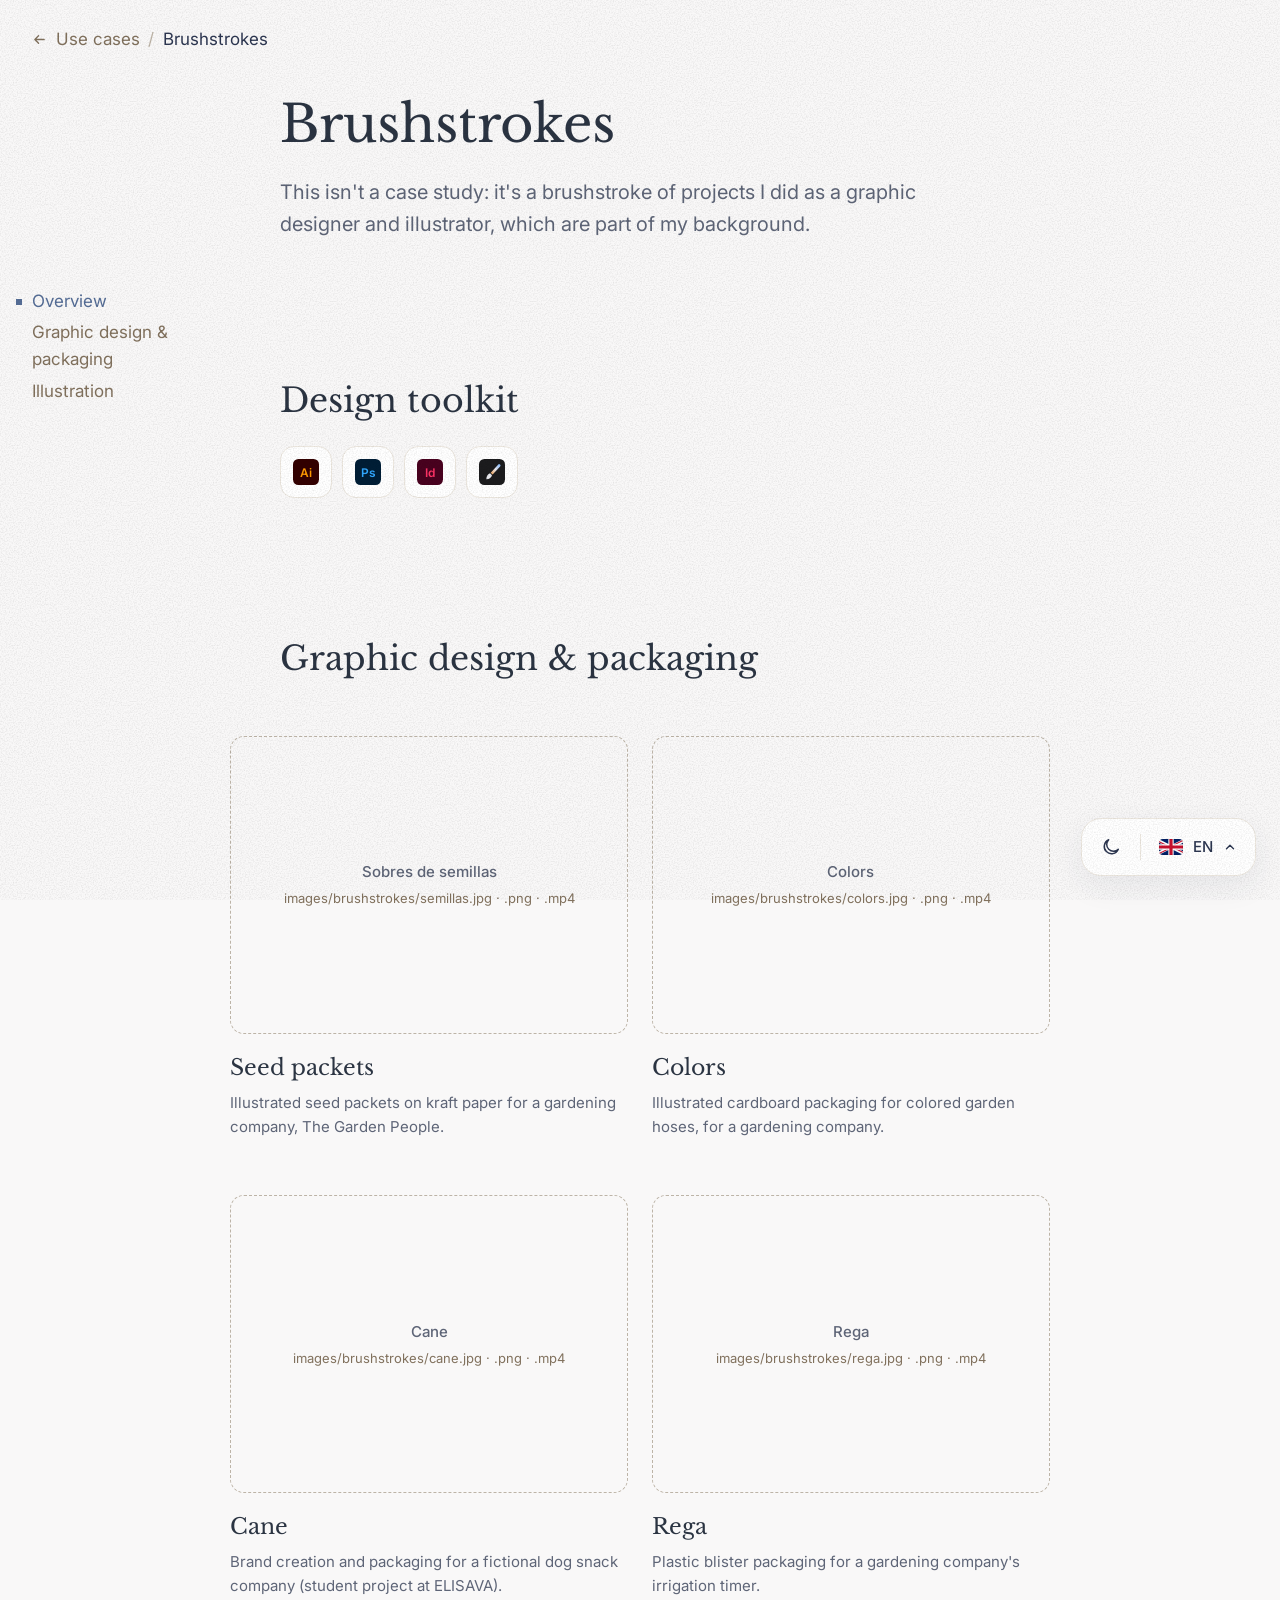
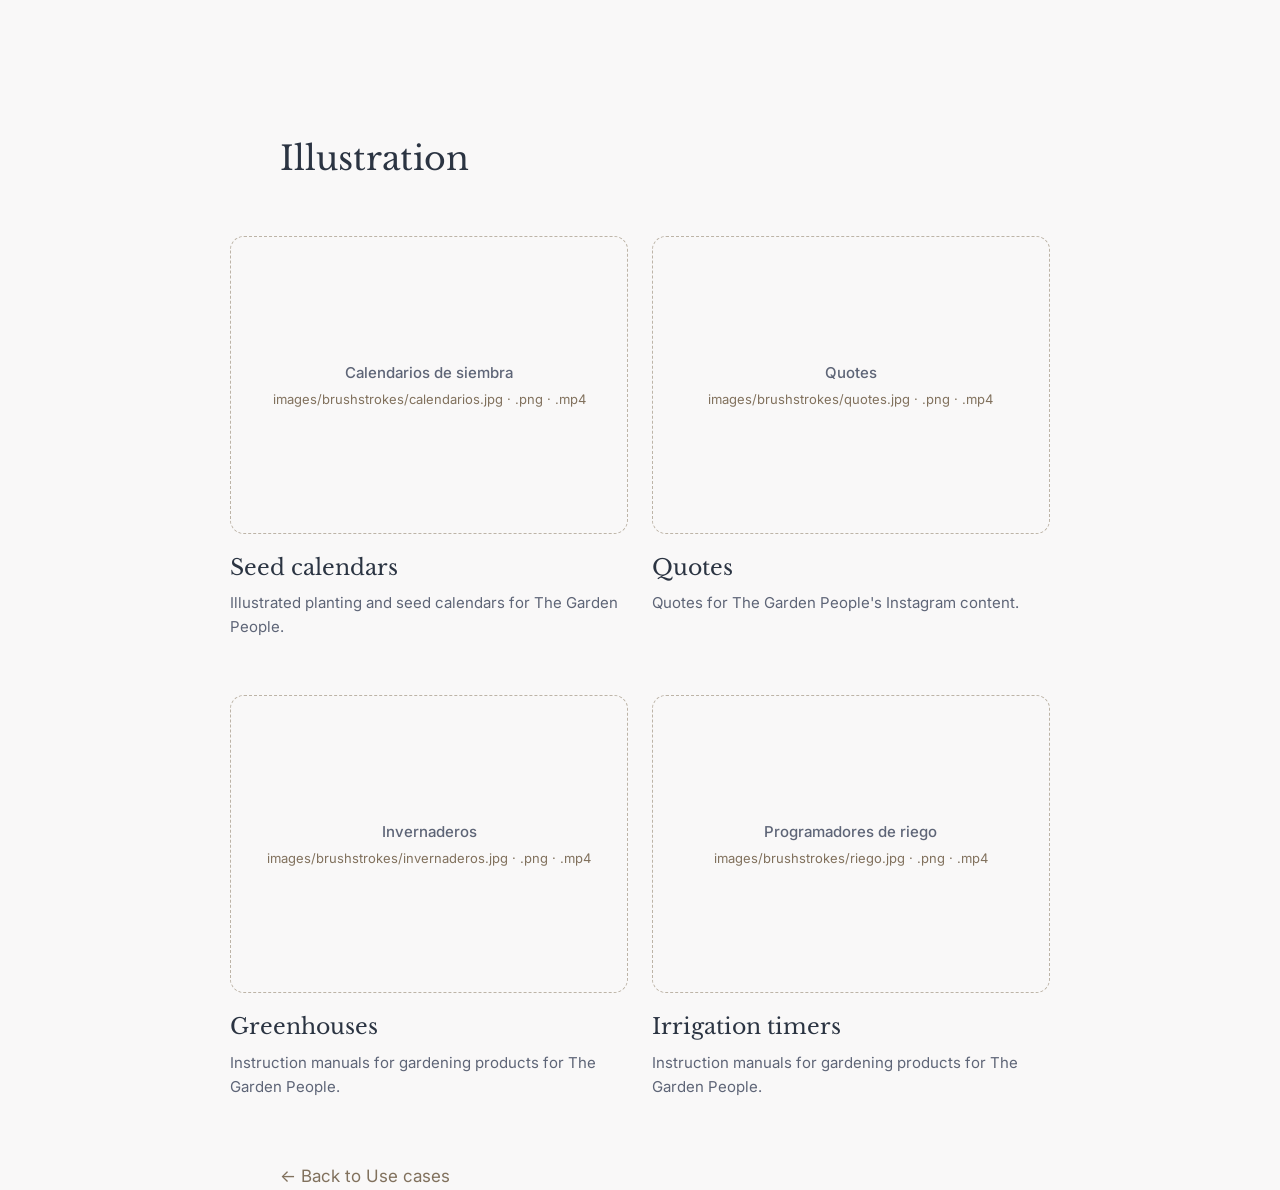
==== brushstrokes.html @ f152457e "Casos de The Garden People y Brushstrokes (ES, CA, EN) Co-Authored-By: Claude Opus 5.5 <noreply@anth" ====
<!doctype html>
<html lang="es">
<head>
  <meta charset="utf-8">
  <meta name="viewport" content="width=device-width, initial-scale=1">
  <!-- Textos en español aquí; catalán e inglés en textos.js (etiquetas "bs."). -->
  <title data-i18n="bs.pagina">Brushstrokes — Natalia Rodríguez</title>
  <meta name="description" content="Pinceladas de proyectos de diseño gráfico e ilustración de Natalia Rodríguez." data-i18n-content="bs.desc">
  <link rel="preconnect" href="https://fonts.googleapis.com">
  <link rel="preconnect" href="https://fonts.gstatic.com" crossorigin>
  <link href="https://fonts.googleapis.com/css2?family=Inter:wght@400;500;600&family=Libre+Baskerville:ital@0;1&display=swap" rel="stylesheet">
  <link rel="stylesheet" href="styles.css">
  <script>try{var t=localStorage.getItem("tema");if(t==="oscuro"||(!t&&matchMedia("(prefers-color-scheme: dark)").matches))document.documentElement.dataset.theme="dark"}catch(e){}</script>
</head>
<body>

  <div class="grain" aria-hidden="true"></div>
  <div class="cursor" aria-hidden="true"><span class="cursor__shape"></span><span class="cursor__label"></span></div>

  <aside class="sidebar">
    <a href="index.html#use-cases" class="sidebar__name crumb">
      <svg viewBox="0 0 16 16" width="15" height="15" fill="none" stroke="currentColor" stroke-width="1.4" stroke-linecap="round" stroke-linejoin="round"><path d="M13 8H3M7 4L3 8l4 4"/></svg>
      <span data-i18n="nav.usecases">Casos de uso</span> <span class="slash">/</span> <b>Brushstrokes</b>
    </a>
    <nav class="sidebar__nav case-nav">
      <a href="#resumen" class="is-active" data-i18n="bs.n.resumen">Resumen</a>
      <a href="#packaging" data-i18n="bs.n.packaging">Diseño gráfico y packaging</a>
      <a href="#ilus" data-i18n="bs.n.ilus">Ilustración</a>
    </nav>
  </aside>

  <main class="content pcase">

    <!-- ===================== RESUMEN ===================== -->
    <section id="resumen" class="pc-narrow" data-section>
      <h1 class="pc-title reveal">Brushstrokes</h1>
      <p class="pc-lead reveal" data-i18n="bs.intro">Esto no es un caso de estudio: es una pincelada de proyectos que hice como diseñadora gráfica e ilustradora y que forman parte de mi trayectoria.</p>
    </section>

    <!-- ===================== HERRAMIENTAS DE DISEÑO ===================== -->
    <section id="toolkit" class="pc-section pc-narrow">
      <h2 class="pc-h2 reveal" data-i18n="bs.h.toolkit">Herramientas de diseño</h2>
      <ul class="tools pc-toolkit reveal">
        <li class="tool" role="img" aria-label="Illustrator" data-tooltip="Illustrator"><svg viewBox="0 0 24 24"><rect width="24" height="24" rx="5" fill="#330000"/><text x="12" y="16.2" text-anchor="middle" font-family="Inter, sans-serif" font-weight="600" font-size="11" fill="#FF9A00">Ai</text></svg></li>
        <li class="tool" role="img" aria-label="Photoshop" data-tooltip="Photoshop"><svg viewBox="0 0 24 24"><rect width="24" height="24" rx="5" fill="#001E36"/><text x="12" y="16.2" text-anchor="middle" font-family="Inter, sans-serif" font-weight="600" font-size="11" fill="#31A8FF">Ps</text></svg></li>
        <li class="tool" role="img" aria-label="InDesign" data-tooltip="InDesign"><svg viewBox="0 0 24 24"><rect width="24" height="24" rx="5" fill="#49021F"/><text x="12" y="16.2" text-anchor="middle" font-family="Inter, sans-serif" font-weight="600" font-size="11" fill="#FF3366">Id</text></svg></li>
        <li class="tool" role="img" aria-label="Procreate" data-tooltip="Procreate"><svg viewBox="0 0 24 24"><defs><linearGradient id="procreate-g" x1="0" y1="1" x2="1" y2="0"><stop offset="0" stop-color="#F6A04D"/><stop offset=".5" stop-color="#E9E9EF"/><stop offset="1" stop-color="#7FB6FF"/></linearGradient></defs><rect width="24" height="24" rx="5" fill="#1C1C1E"/><path d="M17.6 5.2a1.3 1.3 0 0 1 1.9 1.8l-6.9 7.3-1.8-1.7z" fill="url(#procreate-g)"/><path d="M10.2 13.2l1.8 1.7c-.5 2-2.1 3.6-5.3 3.8.2-3 1.6-5.1 3.5-5.5z" fill="#E9E9EF"/></svg></li>
      </ul>
    </section>

    <!-- ===================== DISEÑO GRÁFICO Y PACKAGING =====================
         Cada <article> es un proyecto. Sus imágenes van en images/brushstrokes/ -->
    <section id="packaging" class="pc-section" data-section>
      <div class="pc-narrow"><h2 class="pc-h2 reveal" data-i18n="bs.h.packaging">Diseño gráfico y packaging</h2></div>
      <div class="pc-wide bs-grid">
        <article class="bs-item reveal">
          <div class="media" data-media="images/brushstrokes/semillas" style="aspect-ratio: 4 / 3"><span class="media__hint"><b>Sobres de semillas</b>images/brushstrokes/semillas.jpg · .png · .mp4</span></div>
          <h3 class="bs-item__title" data-i18n="bs.semillas">Sobres de semillas</h3>
          <p class="bs-item__text" data-i18n="bs.semillas.t">Diseño de sobres de semillas ilustrados en papel kraft para una empresa de jardinería, The Garden People.</p>
        </article>
        <article class="bs-item reveal">
          <div class="media" data-media="images/brushstrokes/colors" style="aspect-ratio: 4 / 3"><span class="media__hint"><b>Colors</b>images/brushstrokes/colors.jpg · .png · .mp4</span></div>
          <h3 class="bs-item__title" data-i18n="bs.colors">Colors</h3>
          <p class="bs-item__text" data-i18n="bs.colors.t">Packaging ilustrado de cartón para mangueras de riego de colores, para una empresa de jardinería.</p>
        </article>
        <article class="bs-item reveal">
          <div class="media" data-media="images/brushstrokes/cane" style="aspect-ratio: 4 / 3"><span class="media__hint"><b>Cane</b>images/brushstrokes/cane.jpg · .png · .mp4</span></div>
          <h3 class="bs-item__title" data-i18n="bs.cane">Cane</h3>
          <p class="bs-item__text" data-i18n="bs.cane.t">Creación de marca y packaging para una empresa ficticia de snacks para perros (proyecto de estudios en ELISAVA).</p>
        </article>
        <article class="bs-item reveal">
          <div class="media" data-media="images/brushstrokes/rega" style="aspect-ratio: 4 / 3"><span class="media__hint"><b>Rega</b>images/brushstrokes/rega.jpg · .png · .mp4</span></div>
          <h3 class="bs-item__title" data-i18n="bs.rega">Rega</h3>
          <p class="bs-item__text" data-i18n="bs.rega.t">Blíster de plástico para el programador de riego de una empresa de jardinería.</p>
        </article>
      </div>
    </section>

    <!-- ===================== ILUSTRACIÓN ===================== -->
    <section id="ilus" class="pc-section pc-last" data-section>
      <div class="pc-narrow"><h2 class="pc-h2 reveal" data-i18n="bs.h.ilus">Ilustración</h2></div>
      <div class="pc-wide bs-grid">
        <article class="bs-item reveal">
          <div class="media" data-media="images/brushstrokes/calendarios" style="aspect-ratio: 4 / 3"><span class="media__hint"><b>Calendarios de siembra</b>images/brushstrokes/calendarios.jpg · .png · .mp4</span></div>
          <h3 class="bs-item__title" data-i18n="bs.calendarios">Calendarios de siembra</h3>
          <p class="bs-item__text" data-i18n="bs.calendarios.t">Calendarios ilustrados de siembra y plantación para The Garden People.</p>
        </article>
        <article class="bs-item reveal">
          <div class="media" data-media="images/brushstrokes/quotes" style="aspect-ratio: 4 / 3"><span class="media__hint"><b>Quotes</b>images/brushstrokes/quotes.jpg · .png · .mp4</span></div>
          <h3 class="bs-item__title" data-i18n="bs.quotes">Quotes</h3>
          <p class="bs-item__text" data-i18n="bs.quotes.t">Frases para el contenido de Instagram de The Garden People.</p>
        </article>
        <article class="bs-item reveal">
          <div class="media" data-media="images/brushstrokes/invernaderos" style="aspect-ratio: 4 / 3"><span class="media__hint"><b>Invernaderos</b>images/brushstrokes/invernaderos.jpg · .png · .mp4</span></div>
          <h3 class="bs-item__title" data-i18n="bs.invernaderos">Invernaderos</h3>
          <p class="bs-item__text" data-i18n="bs.invernaderos.t">Manuales de instrucciones de productos de jardinería para The Garden People.</p>
        </article>
        <article class="bs-item reveal">
          <div class="media" data-media="images/brushstrokes/riego" style="aspect-ratio: 4 / 3"><span class="media__hint"><b>Programadores de riego</b>images/brushstrokes/riego.jpg · .png · .mp4</span></div>
          <h3 class="bs-item__title" data-i18n="bs.riego">Programadores de riego</h3>
          <p class="bs-item__text" data-i18n="bs.riego.t">Manuales de instrucciones de productos de jardinería para The Garden People.</p>
        </article>
      </div>
      <div class="pc-narrow"><a class="back-link" href="index.html#use-cases" data-i18n="bs.volver">← Volver a Casos de uso</a></div>
    </section>

  </main>

  <script src="textos.js"></script>
  <script src="script.js"></script>
</body>
</html>
---- styles.css ----
/* =========================================================
   COLORES Y TIPOGRAFÍAS
   Cambia estos valores y se actualiza toda la web.
   ========================================================= */
/* Tu paleta:
   Neutral #FFFEFB · Earth #81715D · Caramel #BDB4A7 · Olive #8C9B6E
   Mint #CBE1C8 · Sky #C1D4ED · Ocean #6789CC · Blueberry #556D96 */
:root {
  --fondo: #F9F8F8;        /* color de fondo (con el grano queda #F4F3F3) */
  --texto: #2C3650;        /* Blueberry muy oscuro: texto principal */
  --texto-2: #5E6577;      /* texto secundario */
  --gris: #81715D;         /* Earth: menú, etiquetas, años */
  --gris-claro: #BDB4A7;   /* Caramel: barras "/" */
  --linea: #ECE7DF;        /* Caramel muy claro: líneas separadoras */
  --panel: #FFFFFF;        /* fondo de la barra de abajo */
  --panel-hover: #F4F1EB;  /* botón de la barra al pasar el ratón */
  --acento: #556D96;       /* Blueberry: menú activo y enlaces */
  --cursor: #8C9B6E;       /* Olive: cursor y etiqueta al pasar por imágenes */
  --cursor-texto: #FFFEFB; /* Neutral: color del texto dentro de la etiqueta */
  --hover: #8C9B6E;        /* Olive: color de los enlaces al pasar el ratón */
  --etiqueta: #ABADB5;     /* títulos de los apartados (Actualmente, Sobre mí…) */
  --titular: #2B3442;      /* tu nombre grande de la portada */

  --serif: "Libre Baskerville", Georgia, serif;
  --sans: "Inter", system-ui, -apple-system, sans-serif;

  --lateral: clamp(200px, 18vw, 340px);  /* ancho del menú lateral */
}

/* Modo oscuro */
:root[data-theme="dark"] {
  --fondo: #1A1D24;
  --texto: #FFFEFB;
  --texto-2: #CFC9BF;
  --gris: #BDB4A7;
  --gris-claro: #5C5649;
  --linea: #2C3039;
  --panel: #22262F;
  --panel-hover: #2E333E;
  --acento: #6789CC;       /* Ocean: se ve mejor sobre fondo oscuro */
  --etiqueta: #7E818B;
  --titular: #FFFEFB;
}

/* ===== Básicos ===== */
* { box-sizing: border-box; margin: 0; padding: 0; }
html { scroll-behavior: smooth; }
body {
  background: var(--fondo);
  color: var(--texto);
  font-family: var(--sans);
  font-size: 17px;
  line-height: 1.6;
  -webkit-font-smoothing: antialiased;
  transition: background-color .4s, color .4s;
}
a { color: inherit; text-decoration: none; }
/* Texto seleccionado: fondo verde claro (Mint al 40%) y letra en Olive */
::selection { background: rgba(203, 225, 200, .4); color: var(--hover); }
img { display: block; max-width: 100%; }
button { font: inherit; color: inherit; background: none; border: 0; }
.slash { color: var(--gris-claro); margin: 0 .2em; }
.muted { color: var(--gris); }

/* ===== Textura de grano ===== */
.grain {
  position: fixed;
  inset: 0;
  z-index: 900;
  pointer-events: none;
  opacity: .11;
  background-image: url("data:image/svg+xml,%3Csvg xmlns='http://www.w3.org/2000/svg' width='200' height='200'%3E%3Cfilter id='n'%3E%3CfeTurbulence type='fractalNoise' baseFrequency='.75' numOctaves='3' stitchTiles='stitch'/%3E%3CfeColorMatrix values='0 0 0 0 0 0 0 0 0 0 0 0 0 0 0 1.5 0 0 0 -0.6'/%3E%3C/filter%3E%3Crect width='100%25' height='100%25' filter='url(%23n)'/%3E%3C/svg%3E");
}
:root[data-theme="dark"] .grain { filter: invert(1); opacity: .12; }

/* ===== Menú lateral ===== */
.sidebar {
  position: fixed;
  top: 0;
  left: 0;
  bottom: 0;
  width: var(--lateral);
  padding: 26px 32px;
  z-index: 50;
}
.sidebar__name { color: var(--gris); transition: color .2s; display: inline-flex; align-items: center; gap: 8px; }
.sidebar__name:hover { color: var(--hover); }
.crumb { display: inline-block; white-space: nowrap; }
.crumb svg { display: inline-block; vertical-align: -2px; margin-right: 4px; }
.crumb b { font-weight: 400; color: var(--texto); }
.sidebar__nav {
  position: absolute;
  top: 32vh;
  left: 32px;
  display: flex;
  flex-direction: column;
  gap: 4px;
}
.sidebar__nav a {
  position: relative;
  color: var(--gris);
  transition: color .2s;
}
.sidebar__nav a:hover { color: var(--hover); }
.sidebar__nav a.is-active { color: var(--acento); }
.sidebar__nav a.is-active::before {
  content: "";
  position: absolute;
  left: -16px;
  top: 50%;
  width: 6px;
  height: 6px;
  background: var(--acento);
  transform: translateY(-50%);
}


/* ===== Contenido ===== */
.content {
  margin: 0 var(--lateral);
  max-width: 1320px;
}
@media (min-width: 1980px) {
  .content { margin: 0 auto; }
}

/* ===== Portada ===== */
.intro { padding-top: 64px; }
.hero {
  font-family: var(--serif);
  color: var(--titular);
  font-weight: 400;
  font-size: clamp(36px, 3.6vw, 56px);
  line-height: 1.15;
  letter-spacing: -0.015em;
}
.hero__role { margin-top: 10px; font-size: 21px; color: var(--texto-2); }
.meta {
  display: grid;
  grid-template-columns: repeat(2, minmax(0, max-content));
  gap: 24px 96px;
  margin-top: 72px;
}
.meta--3 { grid-template-columns: repeat(3, minmax(0, 1fr)); gap: 24px 48px; }
.meta__label { color: var(--etiqueta); margin-bottom: 6px; }
.meta__value { color: var(--texto-2); }

/* ===== Proyectos (mosaico de 2 columnas) ===== */
.work {
  display: grid;
  grid-template-columns: 1fr 1fr;
  gap: 24px;
  margin-top: 96px;
}
.work__col { display: flex; flex-direction: column; gap: 64px; }
.work__col:last-child { padding-top: 0; }
.card { display: block; }
.card__caption { margin-top: 14px; font-size: 18px; }

/* Portadas de proyecto (degradados de ejemplo hasta que pongas tus imágenes) */
.cover {
  position: relative;
  overflow: hidden;
  display: grid;
  place-items: center;
  color: #fff;
  background-color: #ddd;
  transition: transform .6s cubic-bezier(.2,.7,.2,1);
}
.card:hover .cover { transform: translateY(-4px); }
.cover img {
  position: absolute;
  inset: 0;
  width: 100%;
  height: 100%;
  object-fit: cover;
}
.cover__title {
  position: relative;
  font-size: clamp(18px, 1.9vw, 30px);
  font-weight: 600;
  letter-spacing: -0.02em;
  text-align: center;
  padding: 0 24px;
}
.cover--dark { color: #2C3650; }
.cover--earth {
  background:
    radial-gradient(60% 80% at 10% 90%, #CBE1C8 0%, transparent 60%),
    radial-gradient(50% 60% at 90% 10%, #FFFEFB 0%, transparent 60%),
    radial-gradient(70% 90% at 75% 80%, #81715D 0%, transparent 65%),
    #BDB4A7;
}
.cover--sky {
  background:
    radial-gradient(60% 70% at 20% 20%, #FFFEFB 0%, transparent 60%),
    radial-gradient(70% 80% at 85% 85%, #6789CC 0%, transparent 65%),
    #C1D4ED;
}
.cover--mint {
  background:
    radial-gradient(60% 70% at 80% 20%, #FFFEFB 0%, transparent 60%),
    radial-gradient(70% 80% at 15% 85%, #8C9B6E 0%, transparent 65%),
    #CBE1C8;
}
.cover--caramel {
  background:
    radial-gradient(60% 70% at 20% 20%, #FFFEFB 0%, transparent 60%),
    radial-gradient(70% 80% at 85% 85%, #BDB4A7 0%, transparent 65%),
    #E7E1D8;
}
/* Etiqueta "En construcción" sobre una portada */
.cover__badge {
  position: absolute;
  top: 18px;
  right: 20px;
  display: inline-flex;
  align-items: center;
  gap: 8px;
  color: var(--acento);
  font-size: 16px;
  font-weight: 500;
}
.cover__badge i { width: 12px; height: 12px; background: var(--acento); }
.cover--ocean {
  background:
    radial-gradient(60% 70% at 15% 15%, #C1D4ED 0%, transparent 60%),
    radial-gradient(70% 80% at 85% 90%, #556D96 0%, transparent 65%),
    #6789CC;
}

/* ===== Secciones ===== */
.section { padding-top: 180px; }
.section__label { color: var(--etiqueta); margin-bottom: 16px; }
.section__title {
  font-family: var(--serif);
  font-weight: 400;
  font-size: clamp(28px, 2.8vw, 46px);
  line-height: 1.3;
  max-width: 24ch;
}

/* About me: descripción */
.bio { margin-top: 8px; max-width: 62ch; display: grid; gap: 18px; }
.bio p { font-size: 21px; line-height: 1.6; color: var(--texto-2); }

/* Experiencia y formación: filas "Puesto, Empresa ........ fechas" */
.sub-label { margin-top: 96px; color: var(--etiqueta); font-size: 17px; font-weight: 400; }
.rows { list-style: none; margin-top: 16px; max-width: 960px; }
.row {
  display: flex;
  justify-content: space-between;
  align-items: baseline;
  gap: 24px;
  padding: 18px 0;
  border-top: 1px solid var(--linea);
}
.row:last-child { border-bottom: 1px solid var(--linea); }
.row__title { color: var(--texto); }
.row__comma { color: var(--gris); }
.row__sub { color: var(--gris); }
.row__date { color: var(--gris); white-space: nowrap; text-align: right; }

/* Herramientas (iconos) e idiomas */
.extras {
  display: grid;
  grid-template-columns: 1fr 240px;
  gap: 48px;
  margin-top: 96px;
  max-width: 960px;
}
.extras .sub-label { margin: 0 0 16px; }
.tools { list-style: none; display: flex; flex-wrap: wrap; gap: 10px; }
.tool {
  width: 52px;
  height: 52px;
  display: grid;
  place-items: center;
  background: #FFFFFF;
  border: 1px solid var(--linea);
  border-radius: 14px;
  transition: transform .25s ease;
}
.tool:hover { transform: translateY(-3px); }
.tool svg { width: 26px; height: 26px; }

/* About me: galería de fotos en mosaico */
.about { margin-top: 96px; }
.about .sub-label { margin-top: 0; }
.gallery {
  display: grid;
  grid-template-columns: repeat(3, 1fr);
  gap: 48px 24px;
  align-items: start;
  margin-top: 24px;
}
.gallery figcaption { color: var(--gris); margin-bottom: 14px; }
.photo-link { display: block; }
.photo-link .photo { transition: transform .6s cubic-bezier(.2,.7,.2,1); }
.photo-link:hover .photo { transform: translateY(-4px); }
/* La frase debajo de cada foto solo se ve en el móvil; en ordenador sale al pasar el ratón */
@media (hover: hover) and (pointer: fine) { .about__note { display: none; } }
.about__note { margin-top: 12px; color: var(--texto-2); font-size: 15px; line-height: 1.5; }
.photo {
  width: 100%;
  object-fit: cover;
  background: var(--c, #ECE7DF);
  display: grid;
  place-items: center;
  color: #81715D;
  font-size: 14px;
}
img.photo { display: block; height: auto; }

/* Contacto */
.contact { min-height: 90vh; display: flex; flex-direction: column; }
.contact__title {
  font-family: var(--serif);
  font-weight: 400;
  font-size: clamp(38px, 4.6vw, 80px);
  line-height: 1.2;
  letter-spacing: -0.015em;
}
.contact .meta { margin-top: 64px; max-width: 900px; }
.link {
  color: var(--texto-2);
  background-image: linear-gradient(currentColor, currentColor);
  background-size: 0% 1px;
  background-position: 0 100%;
  background-repeat: no-repeat;
  transition: background-size .35s, color .2s;
  overflow-wrap: anywhere;
}
/* Enlaces dentro de un texto (nombres de empresa) */
.inline-link {
  color: var(--texto);
  white-space: nowrap;
  text-decoration: underline;
  text-decoration-color: var(--gris-claro);
  text-decoration-thickness: 1px;
  text-underline-offset: 3px;
  transition: color .2s, text-decoration-color .2s;
}
.inline-link:hover { color: var(--hover); text-decoration-color: var(--hover); }
.link:hover { color: var(--hover); background-size: 100% 1px; }
.footer {
  margin-top: auto;
  padding: 120px 0 32px;
  color: var(--gris);
  font-size: 14px;
}

/* ===== Caso de estudio ===== */
.case { padding-top: 120px; }
.case__cover { aspect-ratio: 16 / 9; }
.case__cover .cover__title { font-size: clamp(24px, 3.4vw, 54px); }
.case__body { max-width: 980px; margin: 0 auto; }
.case__title {
  font-family: var(--serif);
  font-weight: 400;
  font-size: clamp(30px, 3.4vw, 56px);
  line-height: 1.25;
  margin-top: 72px;
}
.case .meta { margin-top: 48px; }
.case__section { padding-top: 120px; }
.case__last { min-height: 80vh; }
.case__heading {
  font-family: var(--serif);
  font-weight: 400;
  font-size: clamp(26px, 2.4vw, 40px);
  line-height: 1.3;
}
.case__text { margin-top: 20px; color: var(--texto-2); max-width: 62ch; }
#resumen .case__text { margin-top: 56px; }
.case__body > .cover, .img-grid { margin-top: 40px; }
.img-grid { display: grid; grid-template-columns: 1fr 1fr; gap: 24px; }
.back-link { display: inline-block; margin-top: 64px; color: var(--gris); transition: color .2s; }
.back-link:hover { color: var(--hover); }

/* ===== Barra flotante de abajo: modo oscuro + idioma ===== */
.controls {
  position: fixed;
  right: 24px;
  bottom: 24px;
  z-index: 800;
  display: flex;
  align-items: center;
  gap: 2px;
  padding: 6px;
  background: var(--panel);
  border: 1px solid var(--linea);
  border-radius: 20px;
  box-shadow: 0 10px 30px rgba(44, 54, 80, .08);
  transition: background-color .4s, border-color .4s;
}
.controls__btn {
  height: 44px;
  min-width: 44px;
  padding: 0 12px;
  display: inline-flex;
  align-items: center;
  justify-content: center;
  gap: 10px;
  border-radius: 14px;
  color: var(--texto);
  cursor: pointer;
  transition: background-color .2s;
}
.controls__btn:hover,
.controls__btn[aria-expanded="true"] { background: var(--panel-hover); }
.controls__btn:focus-visible,
.lang__option:focus-visible { outline: 2px solid var(--acento); outline-offset: 2px; }
.controls__sep { width: 1px; height: 26px; background: var(--linea); margin: 0 4px; }
.icon-sun { display: none; }
:root[data-theme="dark"] .icon-sun { display: block; }
:root[data-theme="dark"] .icon-moon { display: none; }

.lang { position: relative; }
.lang__code { font-size: 15px; font-weight: 500; }
.lang__chev { transition: transform .2s; }
.lang__btn[aria-expanded="true"] .lang__chev { transform: rotate(180deg); }
.lang__menu {
  position: absolute;
  right: 0;
  bottom: calc(100% + 14px);
  min-width: 210px;
  list-style: none;
  padding: 6px;
  background: var(--panel);
  border: 1px solid var(--linea);
  border-radius: 18px;
  box-shadow: 0 14px 40px rgba(44, 54, 80, .12);
  opacity: 0;
  visibility: hidden;
  transform: translateY(6px);
  transition: opacity .18s, transform .18s, visibility .18s;
}
.lang.is-open .lang__menu { opacity: 1; visibility: visible; transform: none; }
.lang__option {
  width: 100%;
  display: flex;
  align-items: center;
  gap: 14px;
  padding: 11px 12px;
  border-radius: 12px;
  font-size: 16px;
  color: var(--texto);
  text-align: left;
  cursor: pointer;
  transition: background-color .2s;
}
.lang__option:hover { background: var(--panel-hover); }
.lang__check { margin-left: auto; opacity: 0; }
.lang__option[aria-current="true"] .lang__check { opacity: 1; }

/* Banderas */
.flag {
  flex: none;
  width: 24px;
  height: 16px;
  border-radius: 4px;
  background-size: cover;
  background-position: center;
  box-shadow: inset 0 0 0 1px rgba(0, 0, 0, .08);
}
.flag--es { background-image: url("data:image/svg+xml,%3Csvg xmlns='http://www.w3.org/2000/svg' viewBox='0 0 3 2'%3E%3Crect width='3' height='2' fill='%23AA151B'/%3E%3Crect y='.5' width='3' height='1' fill='%23F1BF00'/%3E%3C/svg%3E"); }
.flag--ca { background-image: url("data:image/svg+xml,%3Csvg xmlns='http://www.w3.org/2000/svg' viewBox='0 0 9 6'%3E%3Crect width='9' height='6' fill='%23FCDD09'/%3E%3Cpath d='M0 1h9M0 2.333h9M0 3.667h9M0 5h9' stroke='%23DA121A' stroke-width='.667'/%3E%3C/svg%3E"); }
.flag--en { background-image: url("data:image/svg+xml,%3Csvg xmlns='http://www.w3.org/2000/svg' viewBox='0 0 60 30'%3E%3CclipPath id='t'%3E%3Cpath d='M30,15h30v15zv15h-30zh-30v-15zv-15h30z'/%3E%3C/clipPath%3E%3Cpath d='M0,0v30h60v-30z' fill='%23012169'/%3E%3Cpath d='M0,0 60,30M60,0 0,30' stroke='%23fff' stroke-width='6'/%3E%3Cpath d='M0,0 60,30M60,0 0,30' clip-path='url(%23t)' stroke='%23C8102E' stroke-width='4'/%3E%3Cpath d='M30,0v30M0,15h60' stroke='%23fff' stroke-width='10'/%3E%3Cpath d='M30,0v30M0,15h60' stroke='%23C8102E' stroke-width='6'/%3E%3C/svg%3E"); }

/* =========================================================
   CASO DE ESTUDIO (Piper y los siguientes)
   ========================================================= */
.pcase { padding-top: 96px; }
.pc-narrow { max-width: 720px; margin-left: auto; margin-right: auto; }
.pc-wide { max-width: 1040px; margin: 56px auto 0; }
.pc-title {
  font-family: var(--serif);
  font-weight: 400;
  font-size: clamp(40px, 4vw, 64px);
  line-height: 1.1;
  color: var(--titular);
}
.pc-lead { margin-top: 24px; font-size: 20px; line-height: 1.6; color: var(--texto-2); }
.pc-split { display: grid; grid-template-columns: 200px minmax(0, 720px); gap: 64px; justify-content: center; margin-top: 72px; }
.pc-meta div { margin-bottom: 22px; }
.pc-meta dt { color: var(--etiqueta); font-size: 15px; }
.pc-meta dd { color: var(--texto-2); }
.pc-section { padding-top: 140px; }
.pc-gap { margin-top: 72px; }
.pc-h2 {
  font-family: var(--serif);
  font-weight: 400;
  font-size: clamp(28px, 2.6vw, 40px);
  line-height: 1.25;
  color: var(--titular);
  margin-bottom: 8px;
}
.pc-h3 {
  font-family: var(--serif);
  font-weight: 400;
  font-size: 24px;
  line-height: 1.3;
  color: var(--titular);
  margin-top: 56px;
}
.pc-kicker { color: var(--etiqueta); margin-bottom: 8px; }
.pc-text { margin-top: 16px; color: var(--texto-2); line-height: 1.7; }
.pc-strong { color: var(--texto); font-size: 19px; }
.pc-block { margin-top: 96px; }

/* Lista numerada de tareas */
.pc-tasks {
  list-style: none;
  counter-reset: tarea;
  margin-top: 24px;
  display: grid;
  grid-template-columns: 1fr 1fr;
  gap: 0 32px;
}
.pc-tasks li {
  counter-increment: tarea;
  display: flex;
  gap: 14px;
  padding: 12px 0;
  border-top: 1px solid var(--linea);
  color: var(--texto-2);
}
.pc-tasks li::before { content: counter(tarea, decimal-leading-zero); color: var(--etiqueta); min-width: 22px; }

.pc-toolkit { margin-top: 24px; }

/* Lista de preguntas */
.pc-bullets { list-style: none; margin-top: 20px; display: grid; gap: 10px; }
.pc-bullets li { position: relative; padding-left: 22px; color: var(--texto-2); }
.pc-bullets li::before {
  content: "";
  position: absolute;
  left: 0;
  top: .7em;
  width: 6px;
  height: 6px;
  background: var(--hover);
}

/* Cita del problema */
.pc-quote {
  margin-top: 28px;
  padding-left: 24px;
  border-left: 2px solid var(--hover);
  font-family: var(--serif);
  font-size: 21px;
  line-height: 1.6;
  color: var(--texto);
}
.pc-quote p + p { margin-top: 16px; }

/* Cifras de mercado */
.pc-stats { display: grid; grid-template-columns: repeat(3, 1fr); gap: 24px; margin-top: 40px; }
.pc-stats div { padding-top: 18px; border-top: 1px solid var(--linea); display: flex; flex-direction: column; gap: 6px; }
.pc-stats strong { white-space: nowrap; font-family: var(--serif); font-weight: 400; font-size: clamp(26px, 2.5vw, 36px); line-height: 1.1; color: var(--titular); }
.pc-stats span { color: var(--texto-2); font-size: 15px; }

/* Rejillas de imágenes */
.pc-grid { display: grid; gap: 24px; align-items: start; }
.pc-grid--2 { grid-template-columns: 1fr 1fr; }
.pc-grid--3 { grid-template-columns: repeat(3, 1fr); }
.pc-tight { margin-top: 24px; }

.pc-stats--1 { grid-template-columns: 1fr; margin-top: 32px; }
.pc-stats--1 span { font-size: 17px; max-width: 46ch; }

.pc-stats + .pc-narrow { margin-top: 24px; }

/* Pasos numerados (Cómo lo haría hoy) */
.pc-steps { list-style: none; counter-reset: paso; margin-top: 24px; display: grid; gap: 20px; }
.pc-steps > li { counter-increment: paso; display: grid; grid-template-columns: 36px 1fr; color: var(--texto-2); line-height: 1.7; }
.pc-steps > li::before { content: counter(paso, decimal-leading-zero); color: var(--etiqueta); }
.pc-steps > li > * { grid-column: 2; }
.pc-steps .pc-bullets { margin-top: 14px; }

/* Brushstrokes: rejilla de proyectos */
.bs-grid { display: grid; grid-template-columns: 1fr 1fr; gap: 56px 24px; align-items: start; }
.bs-item__title { margin-top: 16px; font-family: var(--serif); font-weight: 400; font-size: 22px; color: var(--titular); }
.bs-item__text { margin-top: 6px; color: var(--texto-2); font-size: 15px; }

/* Tarjetas blancas (branding) */
.pc-cards { display: grid; gap: 24px; margin-top: 24px; }
.pc-cards--2 { grid-template-columns: 1fr 1fr; }
.pc-card { background: #FFFFFF; border-radius: 20px; overflow: hidden; }
:root[data-theme="dark"] .pc-card { background: var(--panel); }

/* Huecos de imagen o vídeo: se rellenan solos al subir el archivo */
.media {
  position: relative;
  width: 100%;
  overflow: hidden;
  border-radius: 14px;
  border: 1px dashed var(--gris-claro);
  display: grid;
  place-items: center;
  text-align: center;
}
.pc-card .media { border-radius: 0; }
.pc-card .media:not(.is-loaded) { min-height: 120px; }
.media__hint { display: grid; gap: 4px; padding: 16px; font-size: 13px; color: var(--gris); }
.media__hint b { font-weight: 500; font-size: 15px; color: var(--texto-2); }
.media.is-loaded { border: 0; display: block; }
.media img, .media video { display: block; width: 100%; height: auto; }

/* Web y artículos de prensa */
.pc-link { display: grid; grid-template-columns: 280px 1fr; gap: 40px; align-items: center; margin-top: 24px; }
.pc-link + .pc-link { margin-top: 40px; }
.pc-link__title { font-size: 22px; color: var(--texto); }
.pc-link__quote { margin: 10px 0 18px; color: var(--texto-2); }
.pc-btn {
  display: inline-block;
  margin-top: 14px;
  padding: 7px 14px;
  background: #2B3442;
  color: #FFFEFB;
  font-size: 15px;
  transition: background-color .2s;
}
.pc-link__quote + .pc-btn { margin-top: 0; }
.pc-btn:hover { background: var(--hover); }
.pc-last { min-height: 80vh; }

@media (max-width: 800px) {
  .pcase { padding-top: 32px; }
  .case-nav { display: none; }
  .pc-split, .pc-cards--2, .pc-stats, .pc-link, .pc-tasks, .pc-grid--2, .pc-grid--3, .bs-grid { grid-template-columns: 1fr; }
  .pc-split { gap: 40px; margin-top: 48px; }
  .pc-section { padding-top: 96px; }
  .pc-lead { font-size: 18px; }
  .pc-quote { font-size: 18px; }
  .pc-link { gap: 20px; }
}

/* ===== Vista previa de las webs al pasar el ratón por un enlace ===== */
.preview {
  position: fixed;
  left: 0;
  top: 0;
  z-index: 950;
  width: 320px;
  aspect-ratio: 16 / 10;
  overflow: hidden;
  pointer-events: none;
  background: var(--panel);
  border: 1px solid var(--linea);
  box-shadow: 0 18px 40px rgba(43, 52, 66, .18);
  opacity: 0;
  transform: translateY(6px);
  transition: opacity .2s, transform .2s;
}
.preview.is-visible { opacity: 1; transform: none; }
.preview img { width: 100%; height: 100%; object-fit: cover; object-position: top; }
/* Mientras se carga la captura: recuadro con un brillo suave */
.preview.is-loading {
  background: linear-gradient(100deg, var(--panel) 30%, var(--panel-hover) 50%, var(--panel) 70%);
  background-size: 200% 100%;
  animation: brillo 1.2s linear infinite;
}
@keyframes brillo { to { background-position: -200% 0; } }

/* ===== Cursor personalizado ===== */
.cursor {
  position: fixed;
  left: 0;
  top: 0;
  z-index: 1000;
  pointer-events: none;
  display: flex;
  align-items: center;
  gap: 6px;
  opacity: 0;
  transition: opacity .2s;
  will-change: transform;
}
.cursor.is-visible { opacity: 1; }
.cursor__shape {
  width: 12px;
  height: 12px;
  background: var(--cursor);
  transition: width .18s, height .18s;
}
.cursor.is-text .cursor__shape { width: 2px; height: var(--caret, 24px); }
.cursor__label {
  max-width: 300px;
  background: var(--cursor);
  color: var(--cursor-texto);
  font: 400 15px/1.35 var(--sans);
  padding: 4px 9px;
  opacity: 0;
  transform: scale(.85);
  transform-origin: left center;
  transition: opacity .18s, transform .18s;
}
.cursor.has-label .cursor__label { opacity: 1; transform: none; }
.cursor.is-flipped { flex-direction: row-reverse; }
.cursor.is-flipped .cursor__label { transform-origin: right center; }
html.has-cursor, html.has-cursor * { cursor: none !important; }

/* ===== Animación al hacer scroll ===== */
.reveal { opacity: 0; transform: translateY(20px); transition: opacity .9s ease, transform .9s ease; }
.reveal.visible { opacity: 1; transform: none; }
@media (prefers-reduced-motion: reduce) {
  html { scroll-behavior: auto; }
  .reveal { opacity: 1; transform: none; transition: none; }
}

/* ===== Tablet y móvil ===== */
@media (max-width: 1100px) {
  :root { --lateral: 200px; }
  .content { margin-right: 48px; }
  .gallery { grid-template-columns: repeat(2, 1fr); }
}

@media (max-width: 800px) {
  body { font-size: 16px; }
  .sidebar {
    position: sticky;
    width: auto;
    bottom: auto;
    padding: 16px 16px 12px;
    background: color-mix(in srgb, var(--fondo) 88%, transparent);
    backdrop-filter: blur(12px);
    -webkit-backdrop-filter: blur(12px);
  }
  .sidebar__nav {
    position: static;
    flex-direction: row;
    flex-wrap: wrap;
    gap: 4px 20px;
    margin-top: 6px;
  }
  .sidebar__nav a.is-active::before { display: none; }
  .content { margin: 0 16px; }
  .controls { right: 16px; bottom: 16px; }
  .footer { padding-bottom: 96px; }
  .intro { padding-top: 40px; }
  .meta, .meta--3 { grid-template-columns: 1fr; gap: 20px; margin-top: 40px; }
  .intro .meta__value br { display: none; }
  .work { display: flex; flex-direction: column; gap: 48px; margin-top: 56px; }
  .work__col { display: contents; }
  .card { order: var(--o); }
  .card__caption { font-size: 16px; }
  .section { padding-top: 112px; }
  .row { flex-direction: column; gap: 2px; padding: 14px 0; }
  .row__date { text-align: left; }
  .extras { grid-template-columns: 1fr; gap: 40px; }
  .bio p { font-size: 18px; }
  .sub-label { margin-top: 64px; }
  .extras { margin-top: 48px; }
  .gallery { gap: 32px 16px; margin-top: 32px; }
  .about { margin-top: 80px; }
  .about__note { font-size: 14px; }
  .case { padding-top: 32px; }
  .case__title { margin-top: 40px; }
  .case__section { padding-top: 80px; }
  .img-grid { grid-template-columns: 1fr; }
}
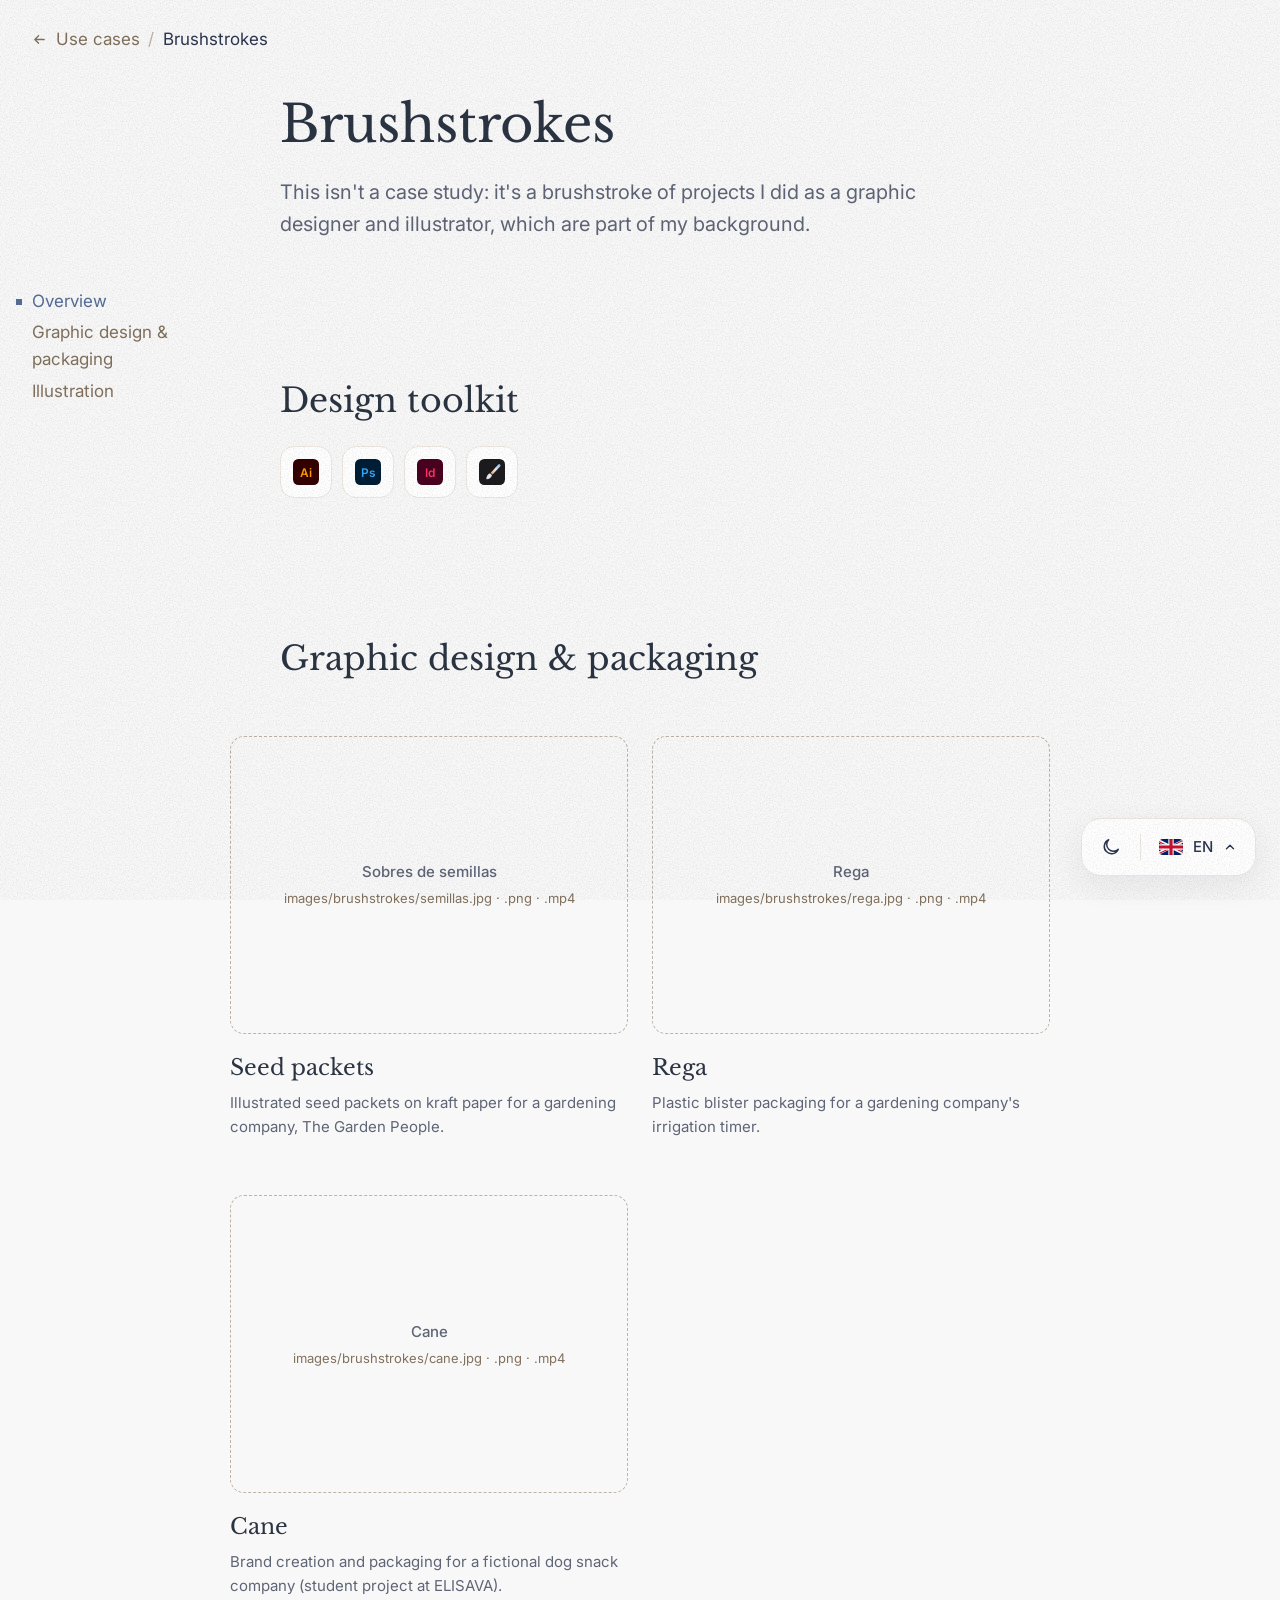
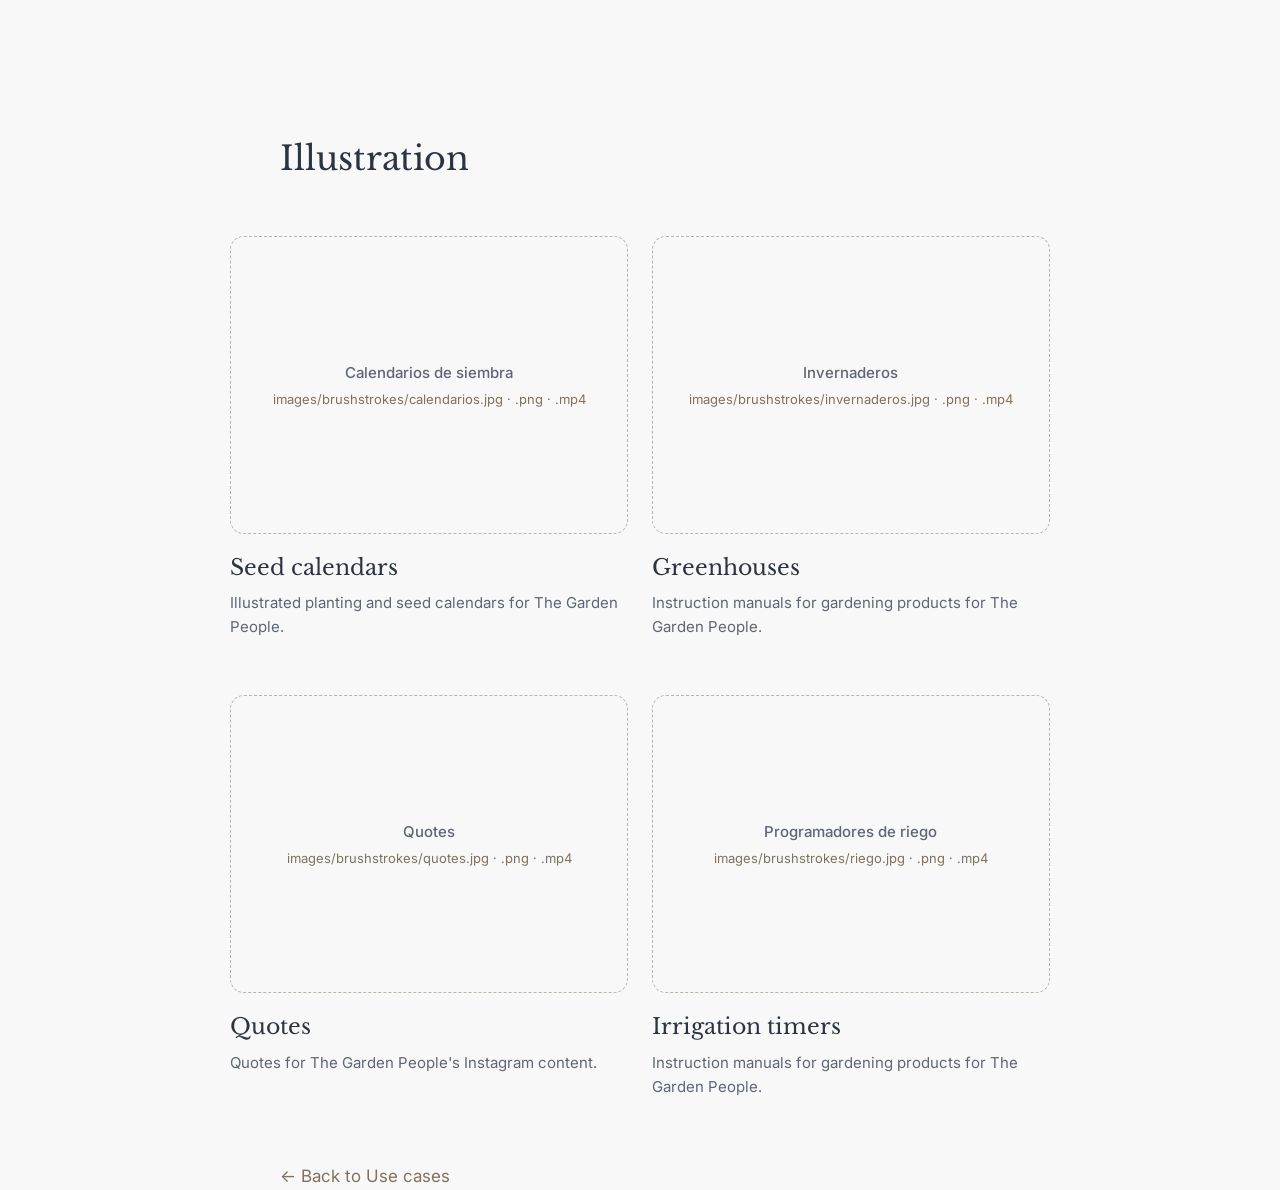
==== commit 18c34d90: "Brushstrokes: quita Colors y reordena Cane y Quotes Co-Authored-By: Claude Opus 5.5 <noreply@anthrop" ====
--- a/brushstrokes.html
+++ b/brushstrokes.html
@@ -59,19 +59,14 @@
           <p class="bs-item__text" data-i18n="bs.semillas.t">Diseño de sobres de semillas ilustrados en papel kraft para una empresa de jardinería, The Garden People.</p>
         </article>
         <article class="bs-item reveal">
-          <div class="media" data-media="images/brushstrokes/colors" style="aspect-ratio: 4 / 3"><span class="media__hint"><b>Colors</b>images/brushstrokes/colors.jpg · .png · .mp4</span></div>
-          <h3 class="bs-item__title" data-i18n="bs.colors">Colors</h3>
-          <p class="bs-item__text" data-i18n="bs.colors.t">Packaging ilustrado de cartón para mangueras de riego de colores, para una empresa de jardinería.</p>
+          <div class="media" data-media="images/brushstrokes/rega" style="aspect-ratio: 4 / 3"><span class="media__hint"><b>Rega</b>images/brushstrokes/rega.jpg · .png · .mp4</span></div>
+          <h3 class="bs-item__title" data-i18n="bs.rega">Rega</h3>
+          <p class="bs-item__text" data-i18n="bs.rega.t">Blíster de plástico para el programador de riego de una empresa de jardinería.</p>
         </article>
         <article class="bs-item reveal">
           <div class="media" data-media="images/brushstrokes/cane" style="aspect-ratio: 4 / 3"><span class="media__hint"><b>Cane</b>images/brushstrokes/cane.jpg · .png · .mp4</span></div>
           <h3 class="bs-item__title" data-i18n="bs.cane">Cane</h3>
           <p class="bs-item__text" data-i18n="bs.cane.t">Creación de marca y packaging para una empresa ficticia de snacks para perros (proyecto de estudios en ELISAVA).</p>
-        </article>
-        <article class="bs-item reveal">
-          <div class="media" data-media="images/brushstrokes/rega" style="aspect-ratio: 4 / 3"><span class="media__hint"><b>Rega</b>images/brushstrokes/rega.jpg · .png · .mp4</span></div>
-          <h3 class="bs-item__title" data-i18n="bs.rega">Rega</h3>
-          <p class="bs-item__text" data-i18n="bs.rega.t">Blíster de plástico para el programador de riego de una empresa de jardinería.</p>
         </article>
       </div>
     </section>
@@ -86,14 +81,14 @@
           <p class="bs-item__text" data-i18n="bs.calendarios.t">Calendarios ilustrados de siembra y plantación para The Garden People.</p>
         </article>
         <article class="bs-item reveal">
+          <div class="media" data-media="images/brushstrokes/invernaderos" style="aspect-ratio: 4 / 3"><span class="media__hint"><b>Invernaderos</b>images/brushstrokes/invernaderos.jpg · .png · .mp4</span></div>
+          <h3 class="bs-item__title" data-i18n="bs.invernaderos">Invernaderos</h3>
+          <p class="bs-item__text" data-i18n="bs.invernaderos.t">Manuales de instrucciones de productos de jardinería para The Garden People.</p>
+        </article>
+        <article class="bs-item reveal">
           <div class="media" data-media="images/brushstrokes/quotes" style="aspect-ratio: 4 / 3"><span class="media__hint"><b>Quotes</b>images/brushstrokes/quotes.jpg · .png · .mp4</span></div>
           <h3 class="bs-item__title" data-i18n="bs.quotes">Quotes</h3>
           <p class="bs-item__text" data-i18n="bs.quotes.t">Frases para el contenido de Instagram de The Garden People.</p>
-        </article>
-        <article class="bs-item reveal">
-          <div class="media" data-media="images/brushstrokes/invernaderos" style="aspect-ratio: 4 / 3"><span class="media__hint"><b>Invernaderos</b>images/brushstrokes/invernaderos.jpg · .png · .mp4</span></div>
-          <h3 class="bs-item__title" data-i18n="bs.invernaderos">Invernaderos</h3>
-          <p class="bs-item__text" data-i18n="bs.invernaderos.t">Manuales de instrucciones de productos de jardinería para The Garden People.</p>
         </article>
         <article class="bs-item reveal">
           <div class="media" data-media="images/brushstrokes/riego" style="aspect-ratio: 4 / 3"><span class="media__hint"><b>Programadores de riego</b>images/brushstrokes/riego.jpg · .png · .mp4</span></div>
--- a/styles.css
+++ b/styles.css
@@ -488,6 +488,9 @@
 .pc-meta dd { color: var(--texto-2); }
 .pc-section { padding-top: 140px; }
 .pc-gap { margin-top: 72px; }
+.pc-media-block { margin-top: 96px; }
+.pc-section--near { padding-top: 72px; }
+.pc-note { font-size: 14px; color: var(--etiqueta); }
 .pc-h2 {
   font-family: var(--serif);
   font-weight: 400;
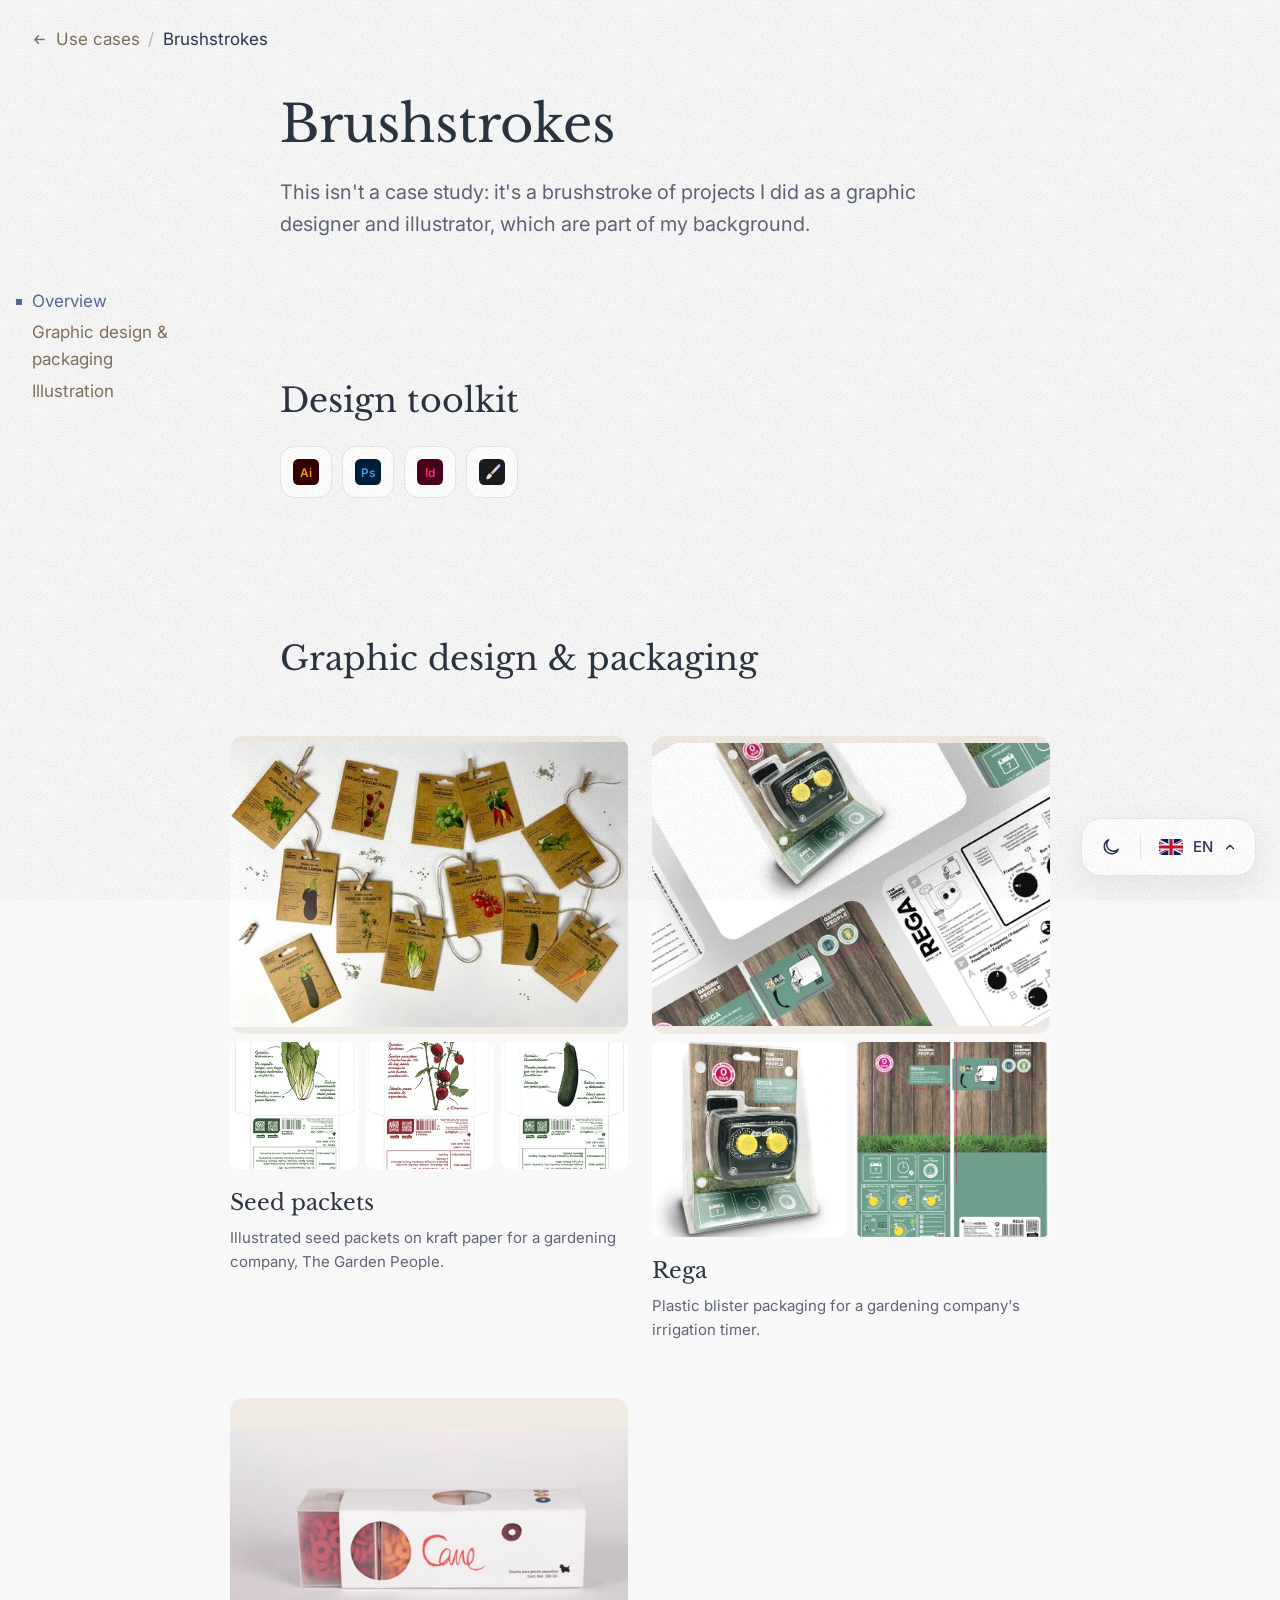
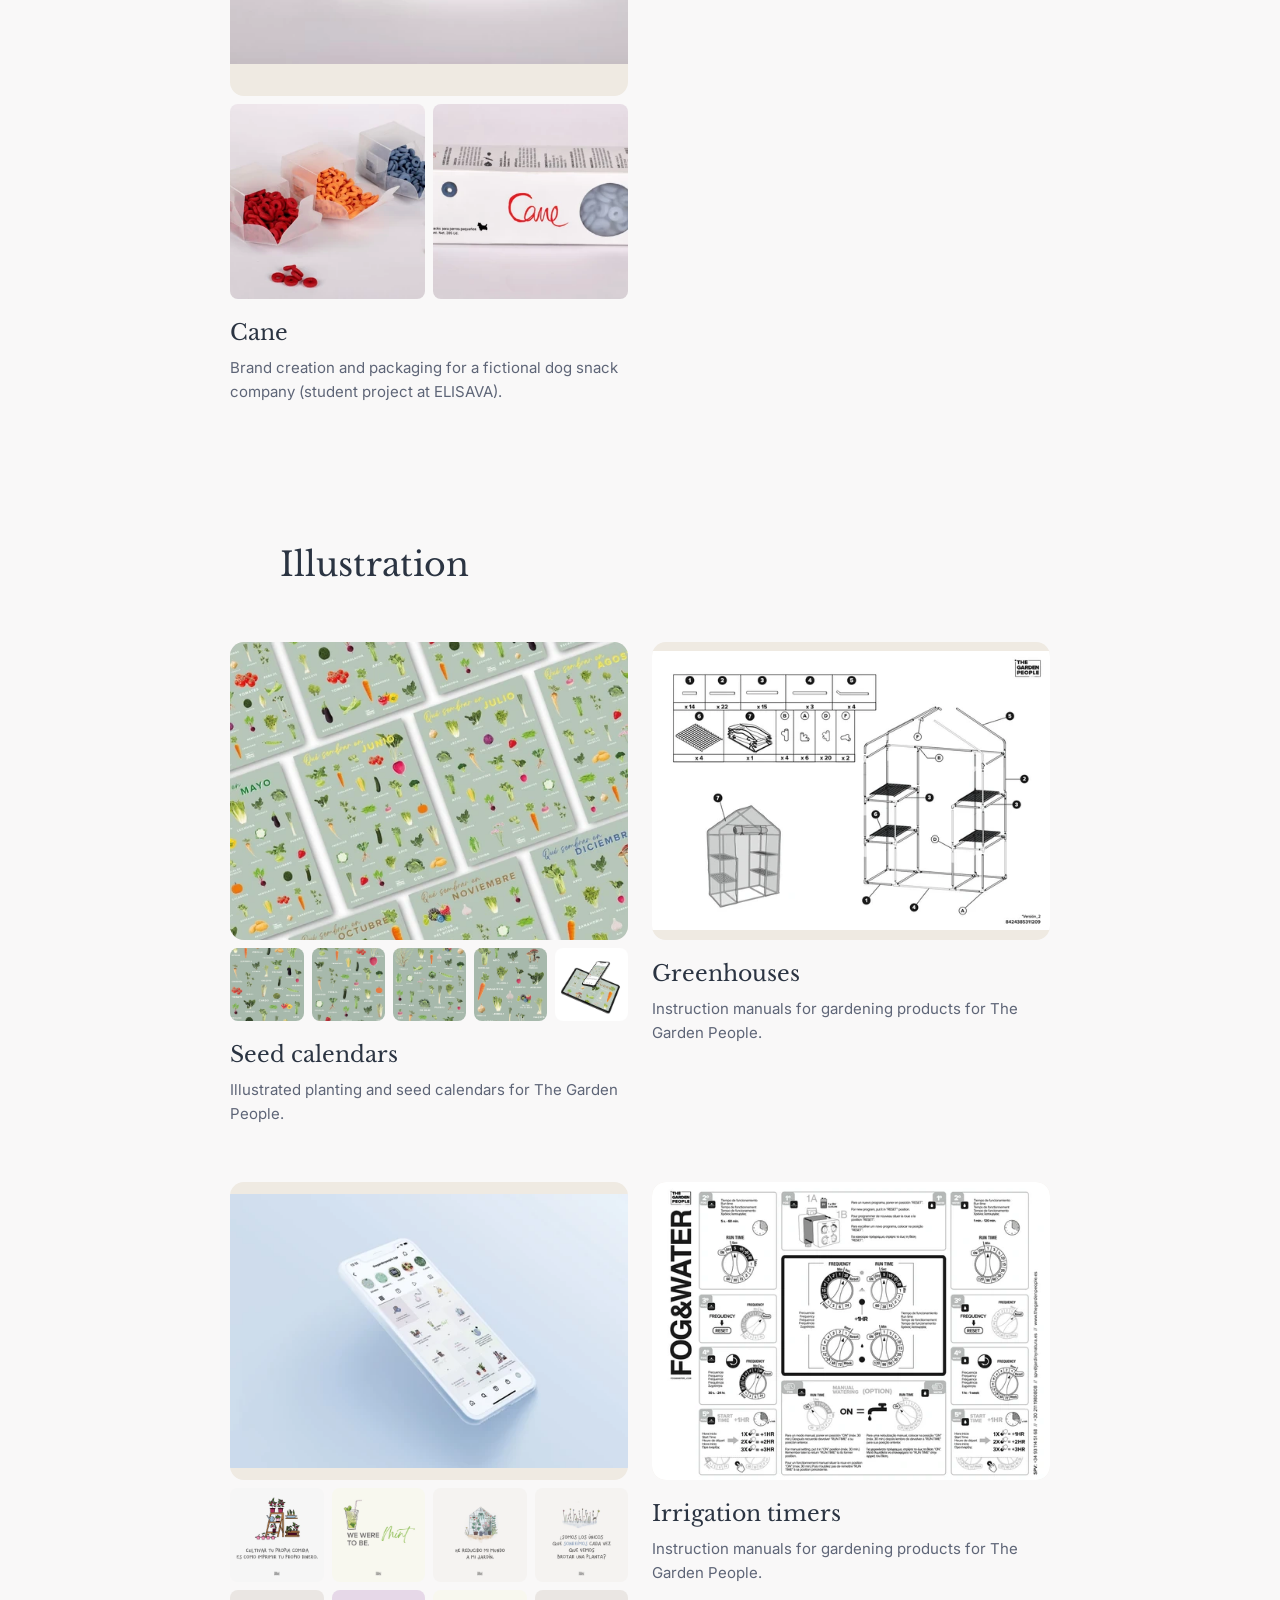
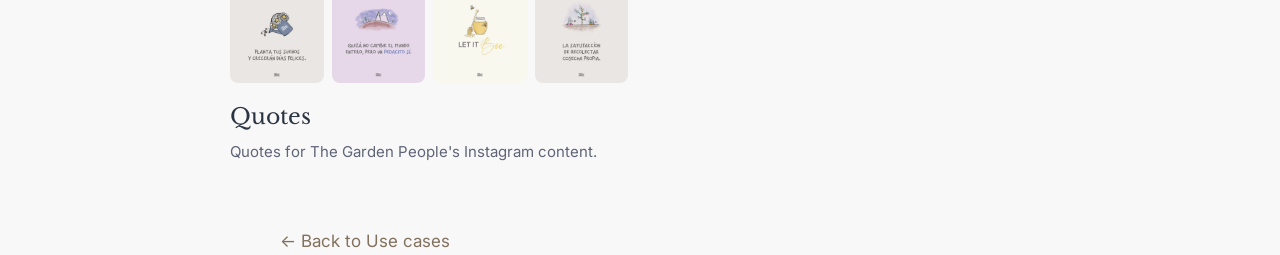
==== commit 6c81fad3: "Portadas con imágenes y vídeo, imágenes de Brushstrokes y nuevas de The Garden People Co-Authored-By" ====
--- a/brushstrokes.html
+++ b/brushstrokes.html
@@ -49,22 +49,25 @@
     </section>
 
     <!-- ===================== DISEÑO GRÁFICO Y PACKAGING =====================
-         Cada <article> es un proyecto. Sus imágenes van en images/brushstrokes/ -->
+         Cada <article> es un proyecto: una imagen grande (bs-main) y miniaturas debajo (bs-thumbs) -->
     <section id="packaging" class="pc-section" data-section>
       <div class="pc-narrow"><h2 class="pc-h2 reveal" data-i18n="bs.h.packaging">Diseño gráfico y packaging</h2></div>
       <div class="pc-wide bs-grid">
         <article class="bs-item reveal">
-          <div class="media" data-media="images/brushstrokes/semillas" style="aspect-ratio: 4 / 3"><span class="media__hint"><b>Sobres de semillas</b>images/brushstrokes/semillas.jpg · .png · .mp4</span></div>
+          <div class="bs-main" style="--bg:#EFEAE2"><img src="images/brushstrokes/semillas.webp" width="512" height="367" loading="lazy" alt="Sobres de semillas" data-tooltip="Sobres de semillas"></div>
+          <div class="bs-thumbs" style="--n:3"><img src="images/brushstrokes/semillas-2.webp" width="248" height="512" loading="lazy" alt="Sobres de semillas"><img src="images/brushstrokes/semillas-3.webp" width="241" height="512" loading="lazy" alt="Sobres de semillas"><img src="images/brushstrokes/semillas-4.webp" width="244" height="512" loading="lazy" alt="Sobres de semillas"></div>
           <h3 class="bs-item__title" data-i18n="bs.semillas">Sobres de semillas</h3>
           <p class="bs-item__text" data-i18n="bs.semillas.t">Diseño de sobres de semillas ilustrados en papel kraft para una empresa de jardinería, The Garden People.</p>
         </article>
         <article class="bs-item reveal">
-          <div class="media" data-media="images/brushstrokes/rega" style="aspect-ratio: 4 / 3"><span class="media__hint"><b>Rega</b>images/brushstrokes/rega.jpg · .png · .mp4</span></div>
+          <div class="bs-main" style="--bg:#EFEAE2"><img src="images/brushstrokes/rega.webp" width="512" height="364" loading="lazy" alt="Rega" data-tooltip="Rega"></div>
+          <div class="bs-thumbs" style="--n:2"><img src="images/brushstrokes/rega-2.webp" width="437" height="512" loading="lazy" alt="Rega"><img src="images/brushstrokes/rega-3.webp" width="456" height="512" loading="lazy" alt="Rega"></div>
           <h3 class="bs-item__title" data-i18n="bs.rega">Rega</h3>
           <p class="bs-item__text" data-i18n="bs.rega.t">Blíster de plástico para el programador de riego de una empresa de jardinería.</p>
         </article>
         <article class="bs-item reveal">
-          <div class="media" data-media="images/brushstrokes/cane" style="aspect-ratio: 4 / 3"><span class="media__hint"><b>Cane</b>images/brushstrokes/cane.jpg · .png · .mp4</span></div>
+          <div class="bs-main" style="--bg:#EFEAE2"><img src="images/brushstrokes/cane.webp" width="512" height="303" loading="lazy" alt="Cane" data-tooltip="Cane"></div>
+          <div class="bs-thumbs" style="--n:2"><img src="images/brushstrokes/cane-2.webp" width="512" height="306" loading="lazy" alt="Cane"><img src="images/brushstrokes/cane-3.webp" width="512" height="303" loading="lazy" alt="Cane"></div>
           <h3 class="bs-item__title" data-i18n="bs.cane">Cane</h3>
           <p class="bs-item__text" data-i18n="bs.cane.t">Creación de marca y packaging para una empresa ficticia de snacks para perros (proyecto de estudios en ELISAVA).</p>
         </article>
@@ -76,22 +79,24 @@
       <div class="pc-narrow"><h2 class="pc-h2 reveal" data-i18n="bs.h.ilus">Ilustración</h2></div>
       <div class="pc-wide bs-grid">
         <article class="bs-item reveal">
-          <div class="media" data-media="images/brushstrokes/calendarios" style="aspect-ratio: 4 / 3"><span class="media__hint"><b>Calendarios de siembra</b>images/brushstrokes/calendarios.jpg · .png · .mp4</span></div>
+          <div class="bs-main" style="--bg:#EFEAE2"><img src="images/brushstrokes/calendarios.webp" width="512" height="400" loading="lazy" alt="Calendarios de siembra" data-tooltip="Calendarios de siembra"></div>
+          <div class="bs-thumbs" style="--n:5"><img src="images/brushstrokes/calendarios-2.webp" width="361" height="512" loading="lazy" alt="Calendarios de siembra"><img src="images/brushstrokes/calendarios-3.webp" width="360" height="512" loading="lazy" alt="Calendarios de siembra"><img src="images/brushstrokes/calendarios-4.webp" width="359" height="512" loading="lazy" alt="Calendarios de siembra"><img src="images/brushstrokes/calendarios-5.webp" width="362" height="512" loading="lazy" alt="Calendarios de siembra"><img src="images/brushstrokes/calendarios-6.webp" width="512" height="384" loading="lazy" alt="Calendarios de siembra"></div>
           <h3 class="bs-item__title" data-i18n="bs.calendarios">Calendarios de siembra</h3>
           <p class="bs-item__text" data-i18n="bs.calendarios.t">Calendarios ilustrados de siembra y plantación para The Garden People.</p>
         </article>
         <article class="bs-item reveal">
-          <div class="media" data-media="images/brushstrokes/invernaderos" style="aspect-ratio: 4 / 3"><span class="media__hint"><b>Invernaderos</b>images/brushstrokes/invernaderos.jpg · .png · .mp4</span></div>
+          <div class="bs-main" style="--bg:#EFEAE2"><img src="images/brushstrokes/invernaderos.webp" width="512" height="360" loading="lazy" alt="Invernaderos" data-tooltip="Invernaderos"></div>
           <h3 class="bs-item__title" data-i18n="bs.invernaderos">Invernaderos</h3>
           <p class="bs-item__text" data-i18n="bs.invernaderos.t">Manuales de instrucciones de productos de jardinería para The Garden People.</p>
         </article>
         <article class="bs-item reveal">
-          <div class="media" data-media="images/brushstrokes/quotes" style="aspect-ratio: 4 / 3"><span class="media__hint"><b>Quotes</b>images/brushstrokes/quotes.jpg · .png · .mp4</span></div>
+          <div class="bs-main" style="--bg:#EFEAE2"><img src="images/brushstrokes/quotes.webp" width="512" height="352" loading="lazy" alt="Quotes" data-tooltip="Quotes"></div>
+          <div class="bs-thumbs" style="--n:4"><img src="images/brushstrokes/quotes-2.webp" width="512" height="512" loading="lazy" alt="Quotes"><img src="images/brushstrokes/quotes-3.webp" width="512" height="512" loading="lazy" alt="Quotes"><img src="images/brushstrokes/quotes-4.webp" width="512" height="512" loading="lazy" alt="Quotes"><img src="images/brushstrokes/quotes-5.webp" width="512" height="512" loading="lazy" alt="Quotes"><img src="images/brushstrokes/quotes-6.webp" width="512" height="512" loading="lazy" alt="Quotes"><img src="images/brushstrokes/quotes-7.webp" width="512" height="512" loading="lazy" alt="Quotes"><img src="images/brushstrokes/quotes-8.webp" width="512" height="512" loading="lazy" alt="Quotes"><img src="images/brushstrokes/quotes-9.webp" width="512" height="512" loading="lazy" alt="Quotes"></div>
           <h3 class="bs-item__title" data-i18n="bs.quotes">Quotes</h3>
           <p class="bs-item__text" data-i18n="bs.quotes.t">Frases para el contenido de Instagram de The Garden People.</p>
         </article>
         <article class="bs-item reveal">
-          <div class="media" data-media="images/brushstrokes/riego" style="aspect-ratio: 4 / 3"><span class="media__hint"><b>Programadores de riego</b>images/brushstrokes/riego.jpg · .png · .mp4</span></div>
+          <div class="bs-main" style="--bg:#EFEAE2"><img src="images/brushstrokes/riego.webp" width="512" height="389" loading="lazy" alt="Programadores de riego" data-tooltip="Programadores de riego"></div>
           <h3 class="bs-item__title" data-i18n="bs.riego">Programadores de riego</h3>
           <p class="bs-item__text" data-i18n="bs.riego.t">Manuales de instrucciones de productos de jardinería para The Garden People.</p>
         </article>
--- a/styles.css
+++ b/styles.css
@@ -209,6 +209,20 @@
     radial-gradient(70% 80% at 85% 85%, #BDB4A7 0%, transparent 65%),
     #E7E1D8;
 }
+/* Portadas con imagen del proyecto */
+.cover--img { background: var(--bg, #EEE); }
+.cover--img img { transition: transform .8s cubic-bezier(.2,.7,.2,1); }
+.card:hover .cover--img img { transform: scale(1.03); }
+.cover--phones { display: flex; justify-content: center; align-items: center; gap: 0; }
+.cover--phones img { position: static; width: auto; height: 104%; object-fit: contain; margin: 0 -1px; }
+.cover--dark-bg .cover__badge { color: #FFFEFB; background: rgba(6, 26, 43, .55); padding: 4px 10px; backdrop-filter: blur(6px); }
+.cover--dark-bg .cover__badge i { background: #CBE1C8; }
+
+.cover video { position: absolute; inset: 0; width: 100%; height: 100%; object-fit: cover; }
+.cover--video .cover__badge { color: #2B3442; background: rgba(255, 254, 251, .8); padding: 4px 10px; backdrop-filter: blur(6px); }
+.cover__hover { opacity: 0; transition: opacity .45s ease; background: var(--bg); object-fit: contain !important; }
+.card:hover .cover__hover.is-playing { opacity: 1; }
+
 /* Etiqueta "En construcción" sobre una portada */
 .cover__badge {
   position: absolute;
@@ -584,6 +598,25 @@
 
 /* Brushstrokes: rejilla de proyectos */
 .bs-grid { display: grid; grid-template-columns: 1fr 1fr; gap: 56px 24px; align-items: start; }
+.bs-main {
+  aspect-ratio: 4 / 3;
+  background: #EFEAE2;
+  border-radius: 14px;
+  overflow: hidden;
+  display: grid;
+  place-items: center;
+}
+.bs-main img { width: 100%; height: 100%; object-fit: contain; transition: transform .8s cubic-bezier(.2,.7,.2,1); }
+.bs-item:hover .bs-main img { transform: scale(1.03); }
+.bs-thumbs { display: grid; grid-template-columns: repeat(var(--n), 1fr); gap: 8px; margin-top: 8px; }
+.bs-thumbs img {
+  width: 100%;
+  height: auto;
+  aspect-ratio: 1;
+  object-fit: cover;
+  border-radius: 8px;
+  background: #EFEAE2;
+}
 .bs-item__title { margin-top: 16px; font-family: var(--serif); font-weight: 400; font-size: 22px; color: var(--titular); }
 .bs-item__text { margin-top: 6px; color: var(--texto-2); font-size: 15px; }
 
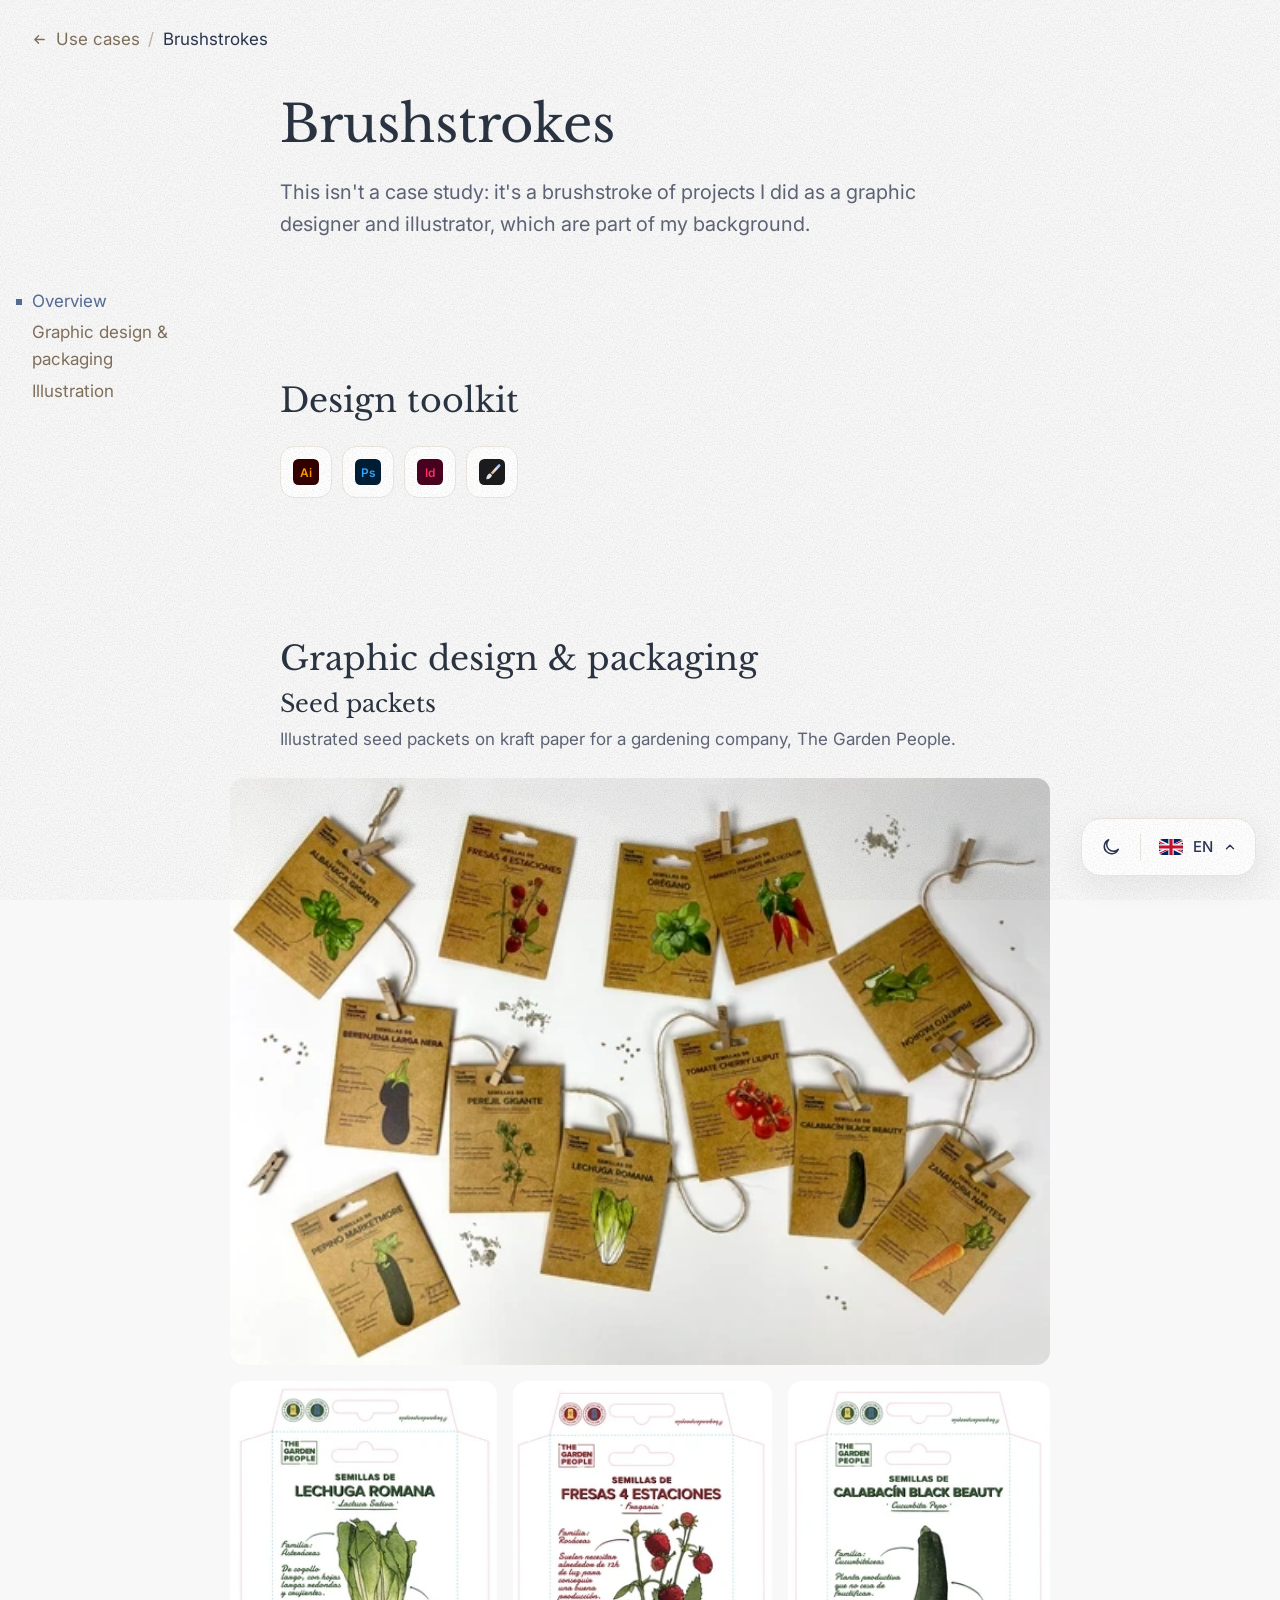
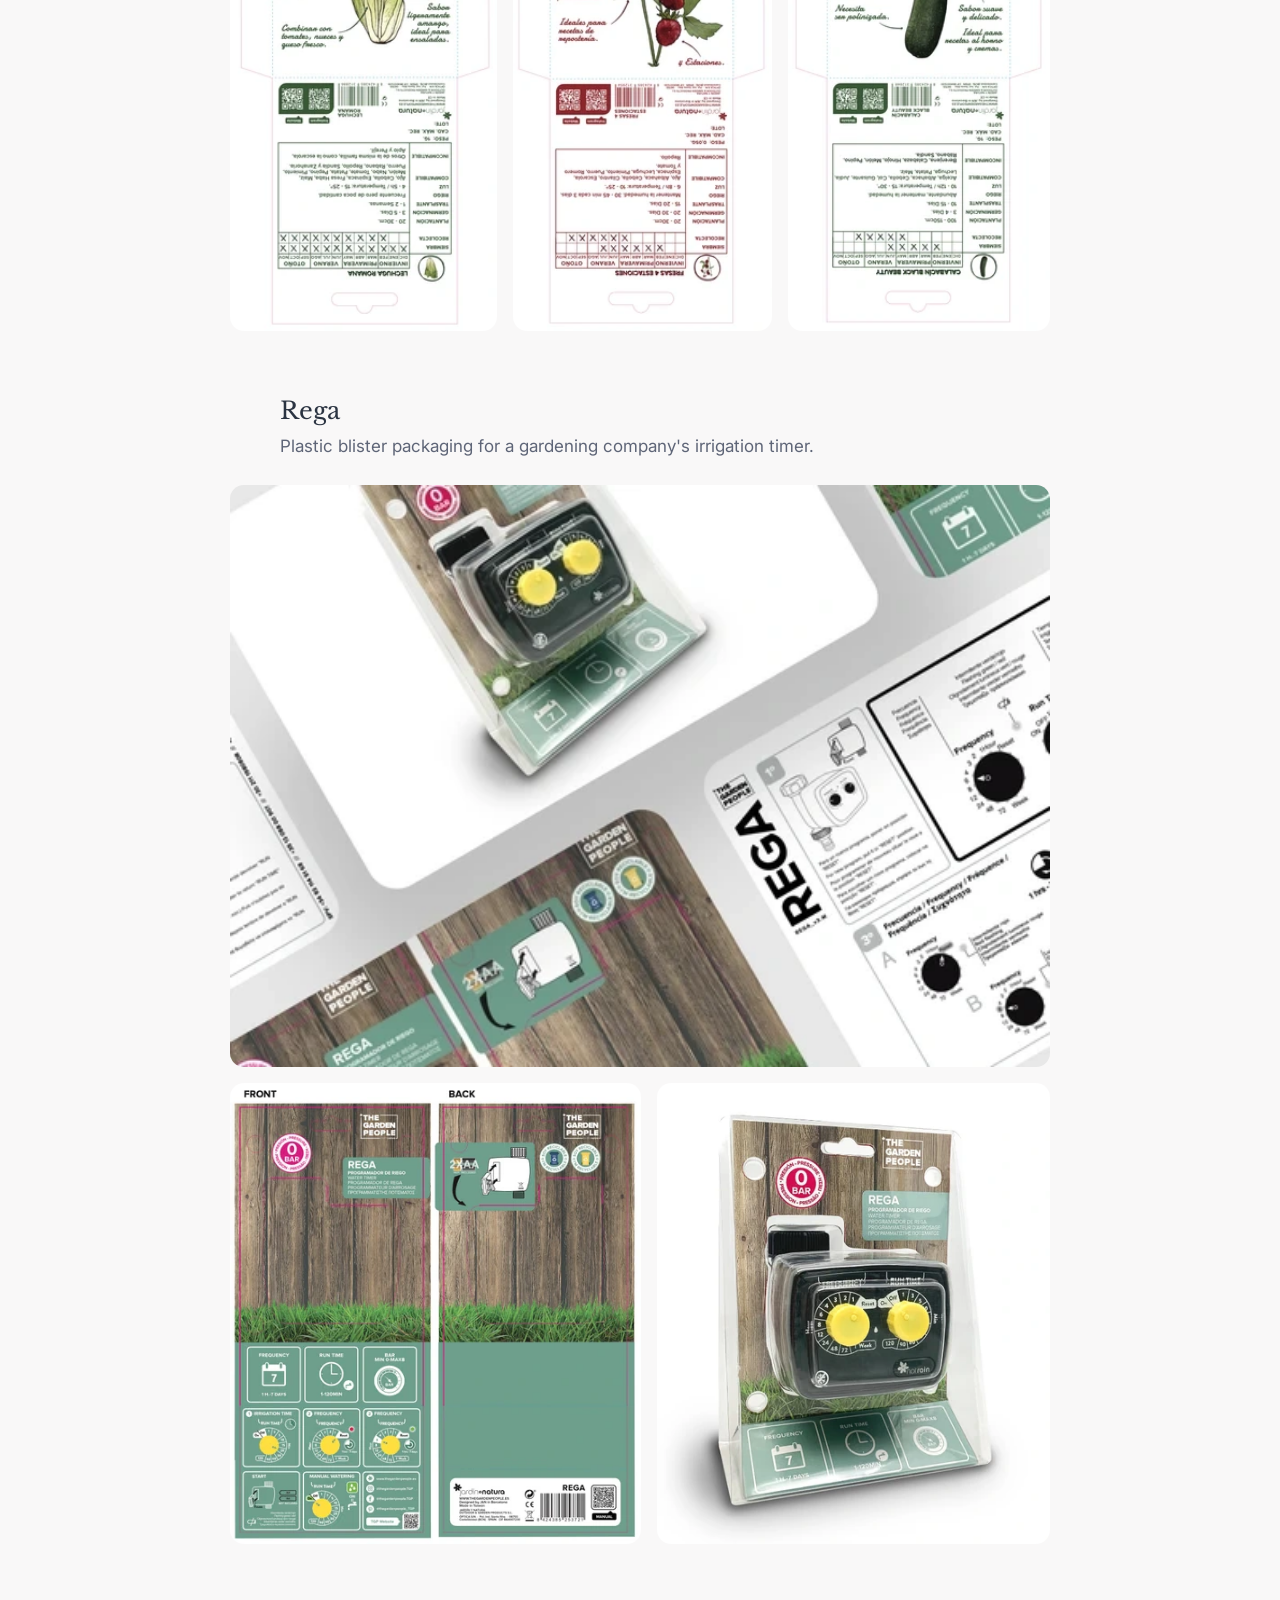
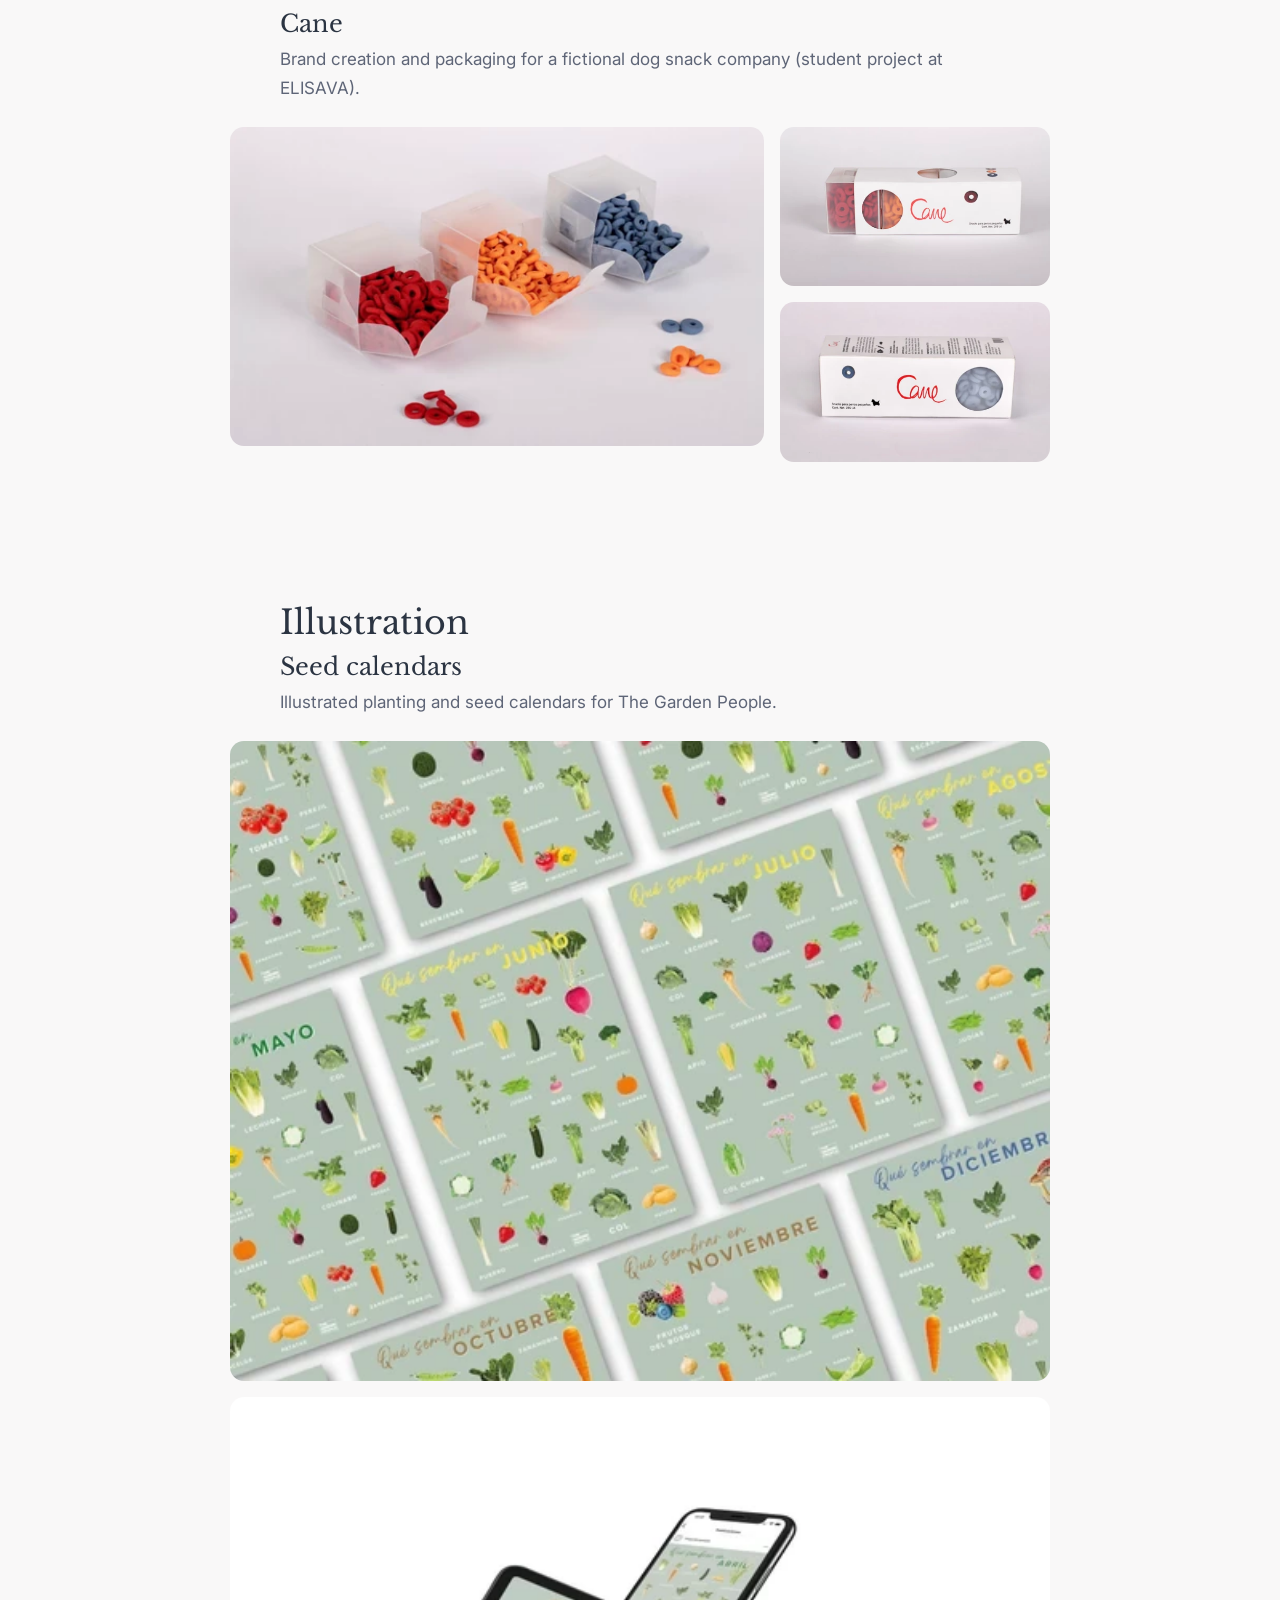
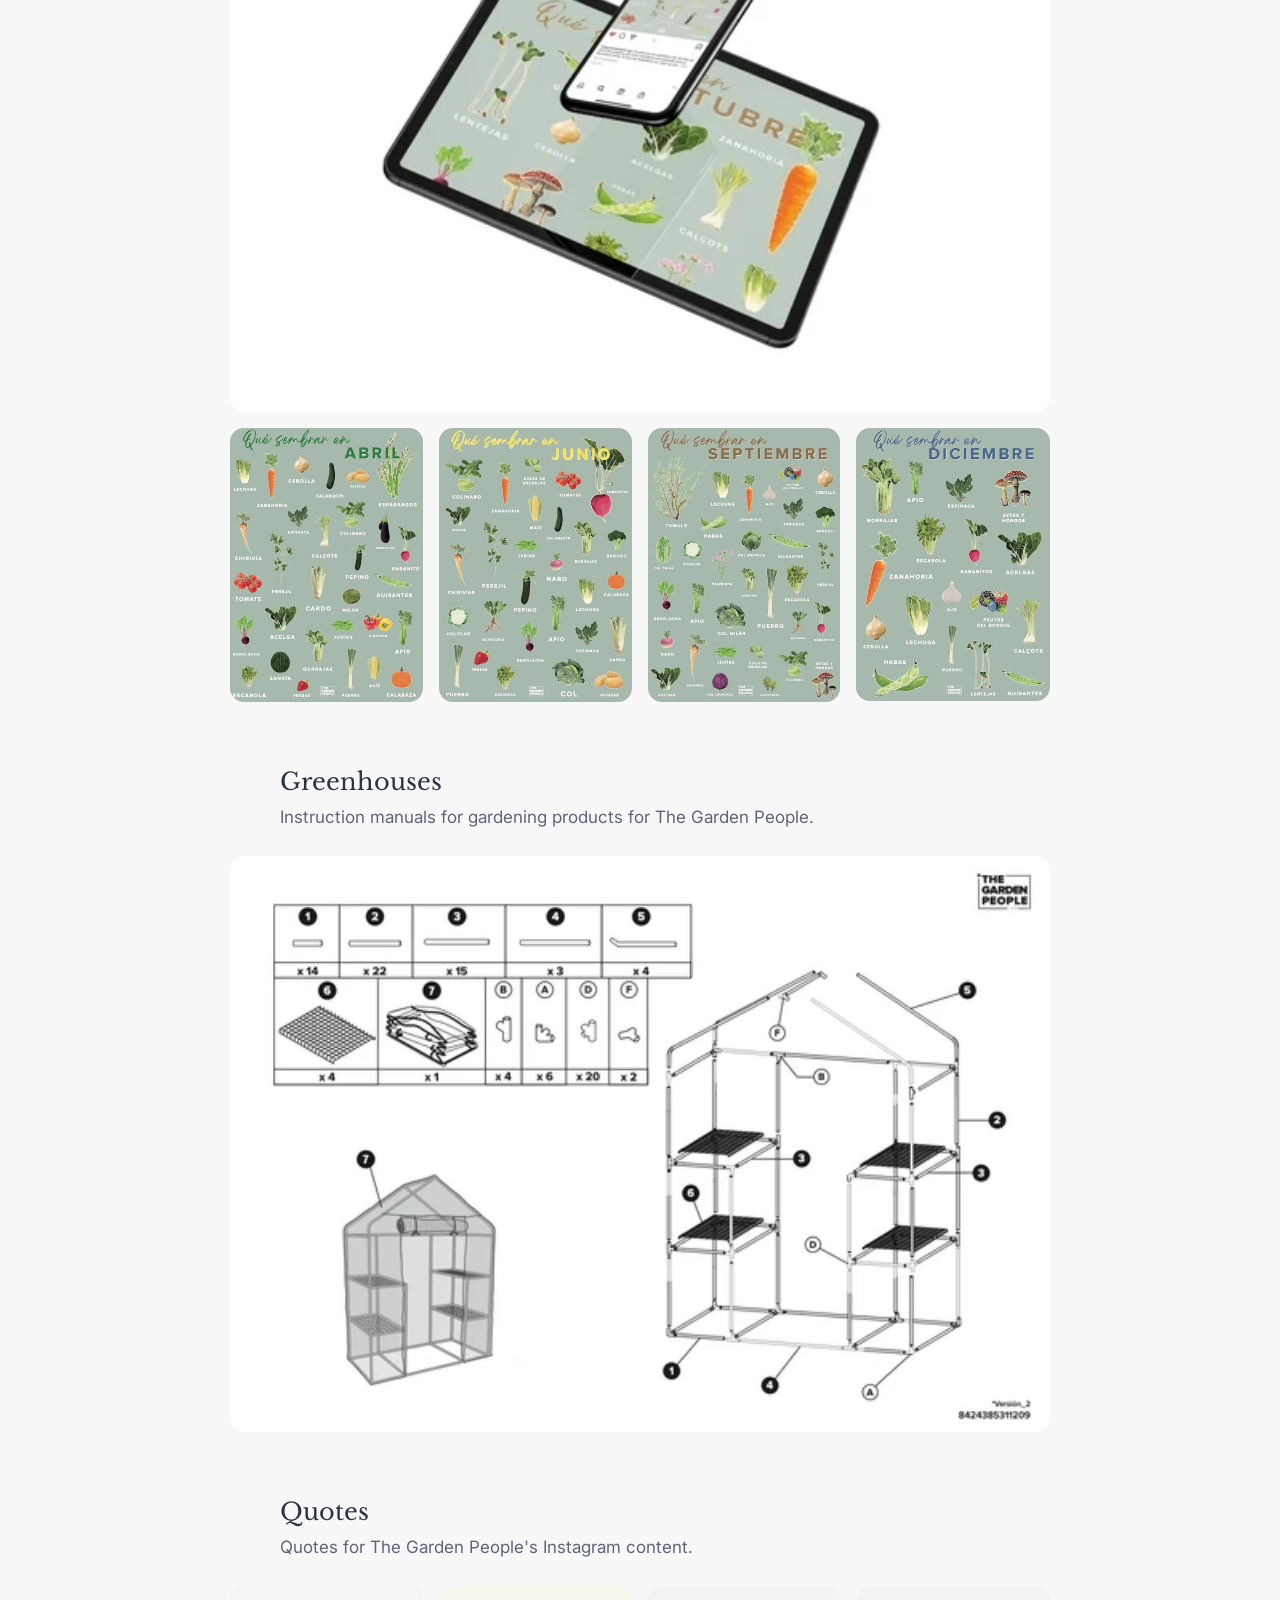
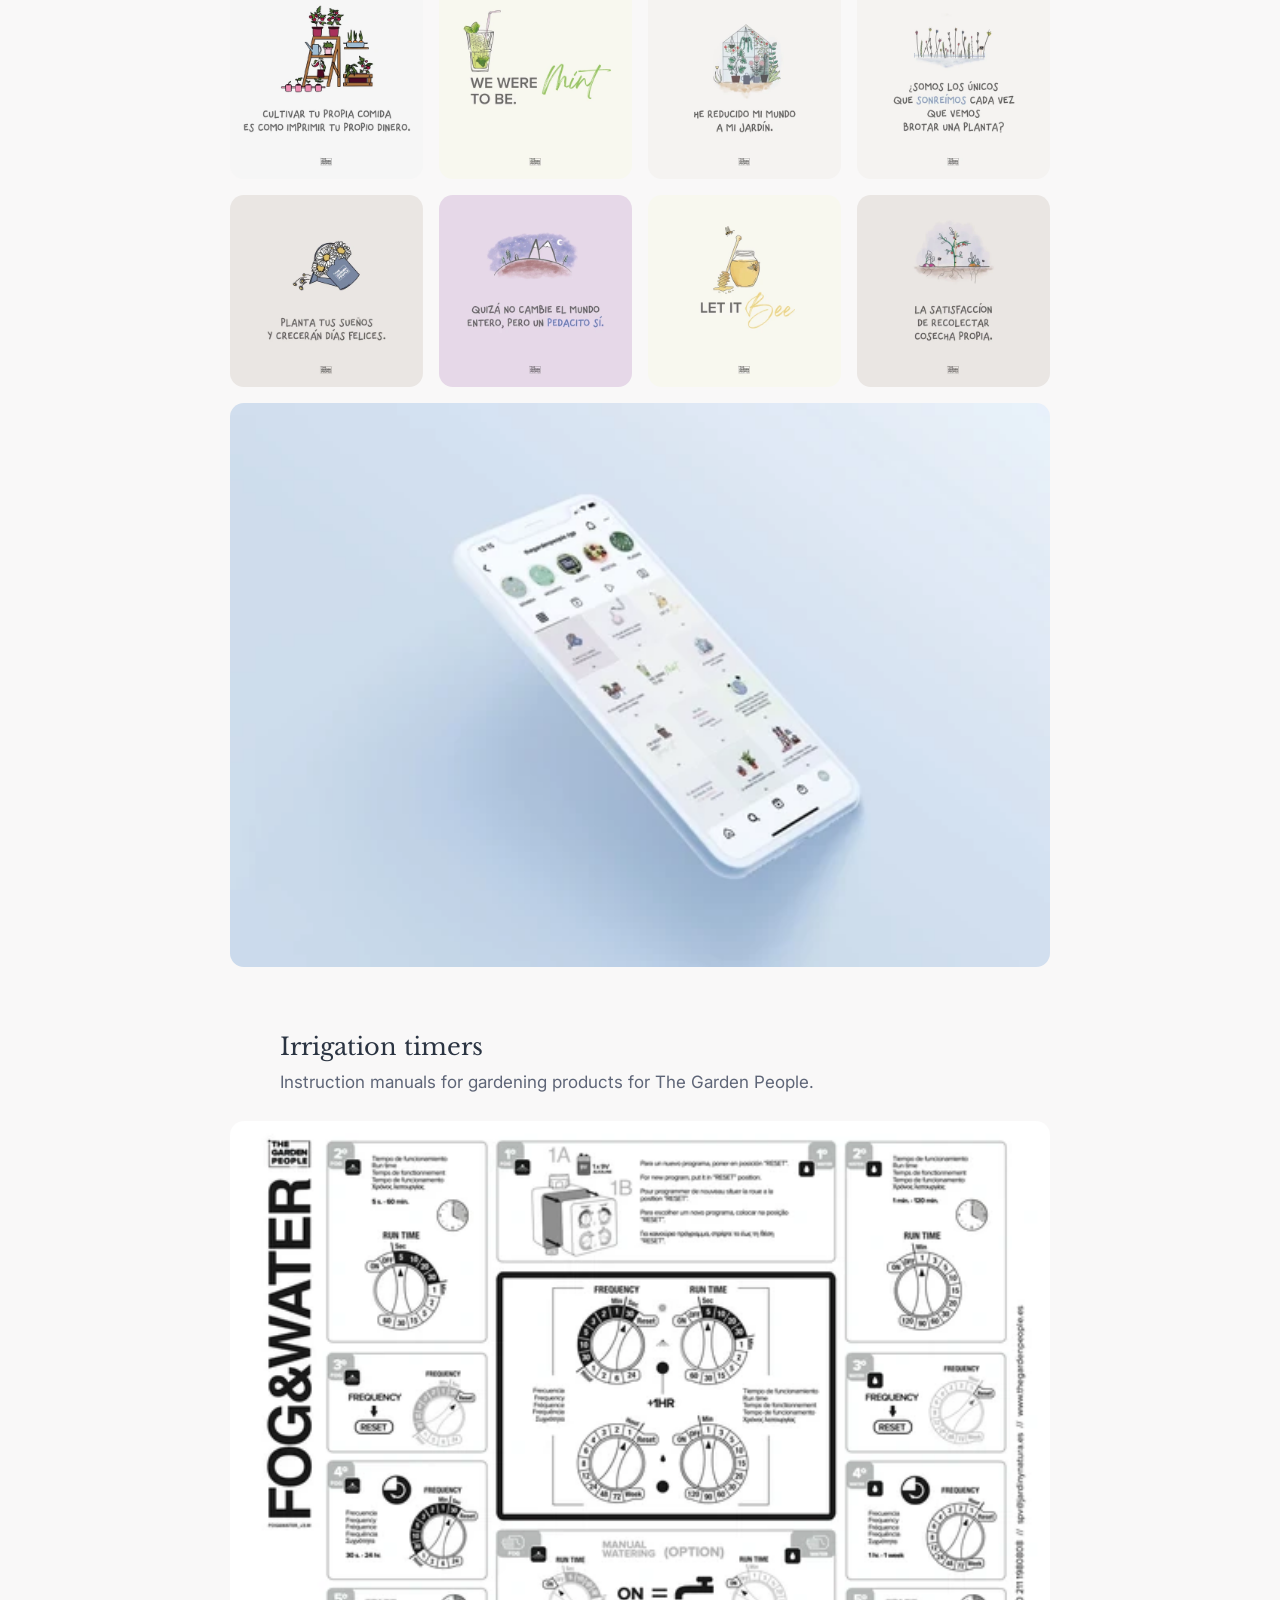
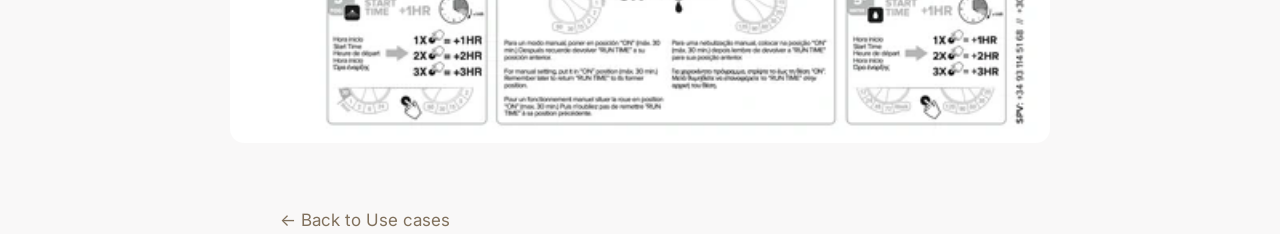
==== commit 7cf59be6: "Brushstrokes: imágenes en el orden y composición de Framer Co-Authored-By: Claude Opus 5.5 <noreply@" ====
--- a/brushstrokes.html
+++ b/brushstrokes.html
@@ -49,58 +49,83 @@
     </section>
 
     <!-- ===================== DISEÑO GRÁFICO Y PACKAGING =====================
-         Cada <article> es un proyecto: una imagen grande (bs-main) y miniaturas debajo (bs-thumbs) -->
+         Cada <article> es un proyecto. Cada <div class="bs-row"> es una fila de imágenes a la misma altura -->
     <section id="packaging" class="pc-section" data-section>
       <div class="pc-narrow"><h2 class="pc-h2 reveal" data-i18n="bs.h.packaging">Diseño gráfico y packaging</h2></div>
-      <div class="pc-wide bs-grid">
-        <article class="bs-item reveal">
-          <div class="bs-main" style="--bg:#EFEAE2"><img src="images/brushstrokes/semillas.webp" width="512" height="367" loading="lazy" alt="Sobres de semillas" data-tooltip="Sobres de semillas"></div>
-          <div class="bs-thumbs" style="--n:3"><img src="images/brushstrokes/semillas-2.webp" width="248" height="512" loading="lazy" alt="Sobres de semillas"><img src="images/brushstrokes/semillas-3.webp" width="241" height="512" loading="lazy" alt="Sobres de semillas"><img src="images/brushstrokes/semillas-4.webp" width="244" height="512" loading="lazy" alt="Sobres de semillas"></div>
-          <h3 class="bs-item__title" data-i18n="bs.semillas">Sobres de semillas</h3>
-          <p class="bs-item__text" data-i18n="bs.semillas.t">Diseño de sobres de semillas ilustrados en papel kraft para una empresa de jardinería, The Garden People.</p>
-        </article>
-        <article class="bs-item reveal">
-          <div class="bs-main" style="--bg:#EFEAE2"><img src="images/brushstrokes/rega.webp" width="512" height="364" loading="lazy" alt="Rega" data-tooltip="Rega"></div>
-          <div class="bs-thumbs" style="--n:2"><img src="images/brushstrokes/rega-2.webp" width="437" height="512" loading="lazy" alt="Rega"><img src="images/brushstrokes/rega-3.webp" width="456" height="512" loading="lazy" alt="Rega"></div>
-          <h3 class="bs-item__title" data-i18n="bs.rega">Rega</h3>
-          <p class="bs-item__text" data-i18n="bs.rega.t">Blíster de plástico para el programador de riego de una empresa de jardinería.</p>
-        </article>
-        <article class="bs-item reveal">
-          <div class="bs-main" style="--bg:#EFEAE2"><img src="images/brushstrokes/cane.webp" width="512" height="303" loading="lazy" alt="Cane" data-tooltip="Cane"></div>
-          <div class="bs-thumbs" style="--n:2"><img src="images/brushstrokes/cane-2.webp" width="512" height="306" loading="lazy" alt="Cane"><img src="images/brushstrokes/cane-3.webp" width="512" height="303" loading="lazy" alt="Cane"></div>
-          <h3 class="bs-item__title" data-i18n="bs.cane">Cane</h3>
-          <p class="bs-item__text" data-i18n="bs.cane.t">Creación de marca y packaging para una empresa ficticia de snacks para perros (proyecto de estudios en ELISAVA).</p>
-        </article>
-      </div>
+      <article class="bs-project">
+        <div class="pc-narrow">
+          <h3 class="pc-h3 reveal" data-i18n="bs.semillas">Sobres de semillas</h3>
+          <p class="pc-text reveal" data-i18n="bs.semillas.t">Diseño de sobres de semillas ilustrados en papel kraft para una empresa de jardinería, The Garden People.</p>
+        </div>
+        <div class="pc-wide bs-rows">
+          <div class="bs-row reveal"><div class="bs-cell" style="flex: 1.3951"><img src="images/brushstrokes/semillas.webp" width="512" height="367" loading="lazy" alt="Sobres de semillas"></div></div>
+          <div class="bs-row reveal"><div class="bs-cell" style="flex: 0.4844"><img src="images/brushstrokes/semillas-2.webp" width="248" height="512" loading="lazy" alt="Sobres de semillas"></div><div class="bs-cell" style="flex: 0.4707"><img src="images/brushstrokes/semillas-3.webp" width="241" height="512" loading="lazy" alt="Sobres de semillas"></div><div class="bs-cell" style="flex: 0.4766"><img src="images/brushstrokes/semillas-4.webp" width="244" height="512" loading="lazy" alt="Sobres de semillas"></div></div>
+        </div>
+      </article>
+      <article class="bs-project">
+        <div class="pc-narrow">
+          <h3 class="pc-h3 reveal" data-i18n="bs.rega">Rega</h3>
+          <p class="pc-text reveal" data-i18n="bs.rega.t">Blíster de plástico para el programador de riego de una empresa de jardinería.</p>
+        </div>
+        <div class="pc-wide bs-rows">
+          <div class="bs-row reveal"><div class="bs-cell" style="flex: 1.4066"><img src="images/brushstrokes/rega.webp" width="512" height="364" loading="lazy" alt="Rega"></div></div>
+          <div class="bs-row reveal"><div class="bs-cell" style="flex: 0.8906"><img src="images/brushstrokes/rega-3.webp" width="456" height="512" loading="lazy" alt="Rega"></div><div class="bs-cell" style="flex: 0.8535"><img src="images/brushstrokes/rega-2.webp" width="437" height="512" loading="lazy" alt="Rega"></div></div>
+        </div>
+      </article>
+      <article class="bs-project">
+        <div class="pc-narrow">
+          <h3 class="pc-h3 reveal" data-i18n="bs.cane">Cane</h3>
+          <p class="pc-text reveal" data-i18n="bs.cane.t">Creación de marca y packaging para una empresa ficticia de snacks para perros (proyecto de estudios en ELISAVA).</p>
+        </div>
+        <div class="pc-wide bs-rows">
+          <div class="bs-row reveal"><div class="bs-cell" style="flex: 1.6732"><img src="images/brushstrokes/cane-2.webp" width="512" height="306" loading="lazy" alt="Cane"></div><div class="bs-stack" style="flex: 0.8449"><img src="images/brushstrokes/cane.webp" width="512" height="303" loading="lazy" alt="Cane"><img src="images/brushstrokes/cane-3.webp" width="512" height="303" loading="lazy" alt="Cane"></div></div>
+        </div>
+      </article>
     </section>
 
     <!-- ===================== ILUSTRACIÓN ===================== -->
     <section id="ilus" class="pc-section pc-last" data-section>
       <div class="pc-narrow"><h2 class="pc-h2 reveal" data-i18n="bs.h.ilus">Ilustración</h2></div>
-      <div class="pc-wide bs-grid">
-        <article class="bs-item reveal">
-          <div class="bs-main" style="--bg:#EFEAE2"><img src="images/brushstrokes/calendarios.webp" width="512" height="400" loading="lazy" alt="Calendarios de siembra" data-tooltip="Calendarios de siembra"></div>
-          <div class="bs-thumbs" style="--n:5"><img src="images/brushstrokes/calendarios-2.webp" width="361" height="512" loading="lazy" alt="Calendarios de siembra"><img src="images/brushstrokes/calendarios-3.webp" width="360" height="512" loading="lazy" alt="Calendarios de siembra"><img src="images/brushstrokes/calendarios-4.webp" width="359" height="512" loading="lazy" alt="Calendarios de siembra"><img src="images/brushstrokes/calendarios-5.webp" width="362" height="512" loading="lazy" alt="Calendarios de siembra"><img src="images/brushstrokes/calendarios-6.webp" width="512" height="384" loading="lazy" alt="Calendarios de siembra"></div>
-          <h3 class="bs-item__title" data-i18n="bs.calendarios">Calendarios de siembra</h3>
-          <p class="bs-item__text" data-i18n="bs.calendarios.t">Calendarios ilustrados de siembra y plantación para The Garden People.</p>
-        </article>
-        <article class="bs-item reveal">
-          <div class="bs-main" style="--bg:#EFEAE2"><img src="images/brushstrokes/invernaderos.webp" width="512" height="360" loading="lazy" alt="Invernaderos" data-tooltip="Invernaderos"></div>
-          <h3 class="bs-item__title" data-i18n="bs.invernaderos">Invernaderos</h3>
-          <p class="bs-item__text" data-i18n="bs.invernaderos.t">Manuales de instrucciones de productos de jardinería para The Garden People.</p>
-        </article>
-        <article class="bs-item reveal">
-          <div class="bs-main" style="--bg:#EFEAE2"><img src="images/brushstrokes/quotes.webp" width="512" height="352" loading="lazy" alt="Quotes" data-tooltip="Quotes"></div>
-          <div class="bs-thumbs" style="--n:4"><img src="images/brushstrokes/quotes-2.webp" width="512" height="512" loading="lazy" alt="Quotes"><img src="images/brushstrokes/quotes-3.webp" width="512" height="512" loading="lazy" alt="Quotes"><img src="images/brushstrokes/quotes-4.webp" width="512" height="512" loading="lazy" alt="Quotes"><img src="images/brushstrokes/quotes-5.webp" width="512" height="512" loading="lazy" alt="Quotes"><img src="images/brushstrokes/quotes-6.webp" width="512" height="512" loading="lazy" alt="Quotes"><img src="images/brushstrokes/quotes-7.webp" width="512" height="512" loading="lazy" alt="Quotes"><img src="images/brushstrokes/quotes-8.webp" width="512" height="512" loading="lazy" alt="Quotes"><img src="images/brushstrokes/quotes-9.webp" width="512" height="512" loading="lazy" alt="Quotes"></div>
-          <h3 class="bs-item__title" data-i18n="bs.quotes">Quotes</h3>
-          <p class="bs-item__text" data-i18n="bs.quotes.t">Frases para el contenido de Instagram de The Garden People.</p>
-        </article>
-        <article class="bs-item reveal">
-          <div class="bs-main" style="--bg:#EFEAE2"><img src="images/brushstrokes/riego.webp" width="512" height="389" loading="lazy" alt="Programadores de riego" data-tooltip="Programadores de riego"></div>
-          <h3 class="bs-item__title" data-i18n="bs.riego">Programadores de riego</h3>
-          <p class="bs-item__text" data-i18n="bs.riego.t">Manuales de instrucciones de productos de jardinería para The Garden People.</p>
-        </article>
-      </div>
+      <article class="bs-project">
+        <div class="pc-narrow">
+          <h3 class="pc-h3 reveal" data-i18n="bs.calendarios">Calendarios de siembra</h3>
+          <p class="pc-text reveal" data-i18n="bs.calendarios.t">Calendarios ilustrados de siembra y plantación para The Garden People.</p>
+        </div>
+        <div class="pc-wide bs-rows">
+          <div class="bs-row reveal"><div class="bs-cell" style="flex: 1.2800"><img src="images/brushstrokes/calendarios.webp" width="512" height="400" loading="lazy" alt="Calendarios de siembra"></div></div>
+          <div class="bs-row reveal"><div class="bs-cell" style="flex: 1.3333"><img src="images/brushstrokes/calendarios-6.webp" width="512" height="384" loading="lazy" alt="Calendarios de siembra"></div></div>
+          <div class="bs-row reveal"><div class="bs-cell" style="flex: 0.7051"><img src="images/brushstrokes/calendarios-2.webp" width="361" height="512" loading="lazy" alt="Calendarios de siembra"></div><div class="bs-cell" style="flex: 0.7031"><img src="images/brushstrokes/calendarios-3.webp" width="360" height="512" loading="lazy" alt="Calendarios de siembra"></div><div class="bs-cell" style="flex: 0.7012"><img src="images/brushstrokes/calendarios-4.webp" width="359" height="512" loading="lazy" alt="Calendarios de siembra"></div><div class="bs-cell" style="flex: 0.7070"><img src="images/brushstrokes/calendarios-5.webp" width="362" height="512" loading="lazy" alt="Calendarios de siembra"></div></div>
+        </div>
+      </article>
+      <article class="bs-project">
+        <div class="pc-narrow">
+          <h3 class="pc-h3 reveal" data-i18n="bs.invernaderos">Invernaderos</h3>
+          <p class="pc-text reveal" data-i18n="bs.invernaderos.t">Manuales de instrucciones de productos de jardinería para The Garden People.</p>
+        </div>
+        <div class="pc-wide bs-rows">
+          <div class="bs-row reveal"><div class="bs-cell" style="flex: 1.4222"><img src="images/brushstrokes/invernaderos.webp" width="512" height="360" loading="lazy" alt="Invernaderos"></div></div>
+        </div>
+      </article>
+      <article class="bs-project">
+        <div class="pc-narrow">
+          <h3 class="pc-h3 reveal" data-i18n="bs.quotes">Quotes</h3>
+          <p class="pc-text reveal" data-i18n="bs.quotes.t">Frases para el contenido de Instagram de The Garden People.</p>
+        </div>
+        <div class="pc-wide bs-rows">
+          <div class="bs-row reveal"><div class="bs-cell" style="flex: 1.0000"><img src="images/brushstrokes/quotes-2.webp" width="512" height="512" loading="lazy" alt="Quotes"></div><div class="bs-cell" style="flex: 1.0000"><img src="images/brushstrokes/quotes-3.webp" width="512" height="512" loading="lazy" alt="Quotes"></div><div class="bs-cell" style="flex: 1.0000"><img src="images/brushstrokes/quotes-4.webp" width="512" height="512" loading="lazy" alt="Quotes"></div><div class="bs-cell" style="flex: 1.0000"><img src="images/brushstrokes/quotes-5.webp" width="512" height="512" loading="lazy" alt="Quotes"></div></div>
+          <div class="bs-row reveal"><div class="bs-cell" style="flex: 1.0000"><img src="images/brushstrokes/quotes-6.webp" width="512" height="512" loading="lazy" alt="Quotes"></div><div class="bs-cell" style="flex: 1.0000"><img src="images/brushstrokes/quotes-7.webp" width="512" height="512" loading="lazy" alt="Quotes"></div><div class="bs-cell" style="flex: 1.0000"><img src="images/brushstrokes/quotes-8.webp" width="512" height="512" loading="lazy" alt="Quotes"></div><div class="bs-cell" style="flex: 1.0000"><img src="images/brushstrokes/quotes-9.webp" width="512" height="512" loading="lazy" alt="Quotes"></div></div>
+          <div class="bs-row reveal"><div class="bs-cell" style="flex: 1.4545"><img src="images/brushstrokes/quotes.webp" width="512" height="352" loading="lazy" alt="Quotes"></div></div>
+        </div>
+      </article>
+      <article class="bs-project">
+        <div class="pc-narrow">
+          <h3 class="pc-h3 reveal" data-i18n="bs.riego">Programadores de riego</h3>
+          <p class="pc-text reveal" data-i18n="bs.riego.t">Manuales de instrucciones de productos de jardinería para The Garden People.</p>
+        </div>
+        <div class="pc-wide bs-rows">
+          <div class="bs-row reveal"><div class="bs-cell" style="flex: 1.3162"><img src="images/brushstrokes/riego.webp" width="512" height="389" loading="lazy" alt="Programadores de riego"></div></div>
+        </div>
+      </article>
       <div class="pc-narrow"><a class="back-link" href="index.html#use-cases" data-i18n="bs.volver">← Volver a Casos de uso</a></div>
     </section>
 
--- a/styles.css
+++ b/styles.css
@@ -223,6 +223,18 @@
 .cover__hover { opacity: 0; transition: opacity .45s ease; background: var(--bg); object-fit: contain !important; }
 .card:hover .cover__hover.is-playing { opacity: 1; }
 
+.cover--blueolive {
+  background:
+    radial-gradient(70% 90% at 15% 15%, #6789CC 0%, transparent 60%),
+    radial-gradient(70% 90% at 85% 90%, #8C9B6E 0%, transparent 65%),
+    linear-gradient(120deg, #556D96, #8C9B6E);
+}
+.cover .cover__badge--light { color: #FFFEFB; }
+.cover .cover__badge--light i { background: #FFFEFB; }
+.cover__contain { position: absolute; inset: 0; width: 100%; height: 100%; object-fit: contain !important; }
+.cover--logo img { position: static; width: 34%; height: auto; filter: drop-shadow(0 2px 12px rgba(43, 52, 66, .18)); transition: transform .8s cubic-bezier(.2,.7,.2,1); }
+.card:hover .cover--logo img { transform: scale(1.04); }
+
 /* Etiqueta "En construcción" sobre una portada */
 .cover__badge {
   position: absolute;
@@ -596,7 +608,23 @@
 .pc-steps > li > * { grid-column: 2; }
 .pc-steps .pc-bullets { margin-top: 14px; }
 
-/* Brushstrokes: rejilla de proyectos */
+/* Brushstrokes: proyectos con filas de imágenes a la misma altura */
+.bs-project + .bs-project { margin-top: 64px; }
+.bs-project .pc-h3 { margin-top: 0; }
+.bs-project .pc-text { margin-top: 6px; }
+.bs-rows { display: grid; gap: 16px; margin-top: 24px; }
+.bs-row { display: flex; gap: 16px; }
+.bs-cell, .bs-stack { min-width: 0; }
+.bs-stack { display: flex; flex-direction: column; gap: 16px; }
+.bs-row img { display: block; width: 100%; height: auto; border-radius: 14px; background: #FFFFFF; }
+@media (max-width: 800px) {
+  .bs-row { gap: 8px; }
+  .bs-stack { gap: 8px; }
+  .bs-rows { gap: 8px; }
+  .bs-row img { border-radius: 8px; }
+}
+
+/* Brushstrokes: rejilla de proyectos (antigua) */
 .bs-grid { display: grid; grid-template-columns: 1fr 1fr; gap: 56px 24px; align-items: start; }
 .bs-main {
   aspect-ratio: 4 / 3;
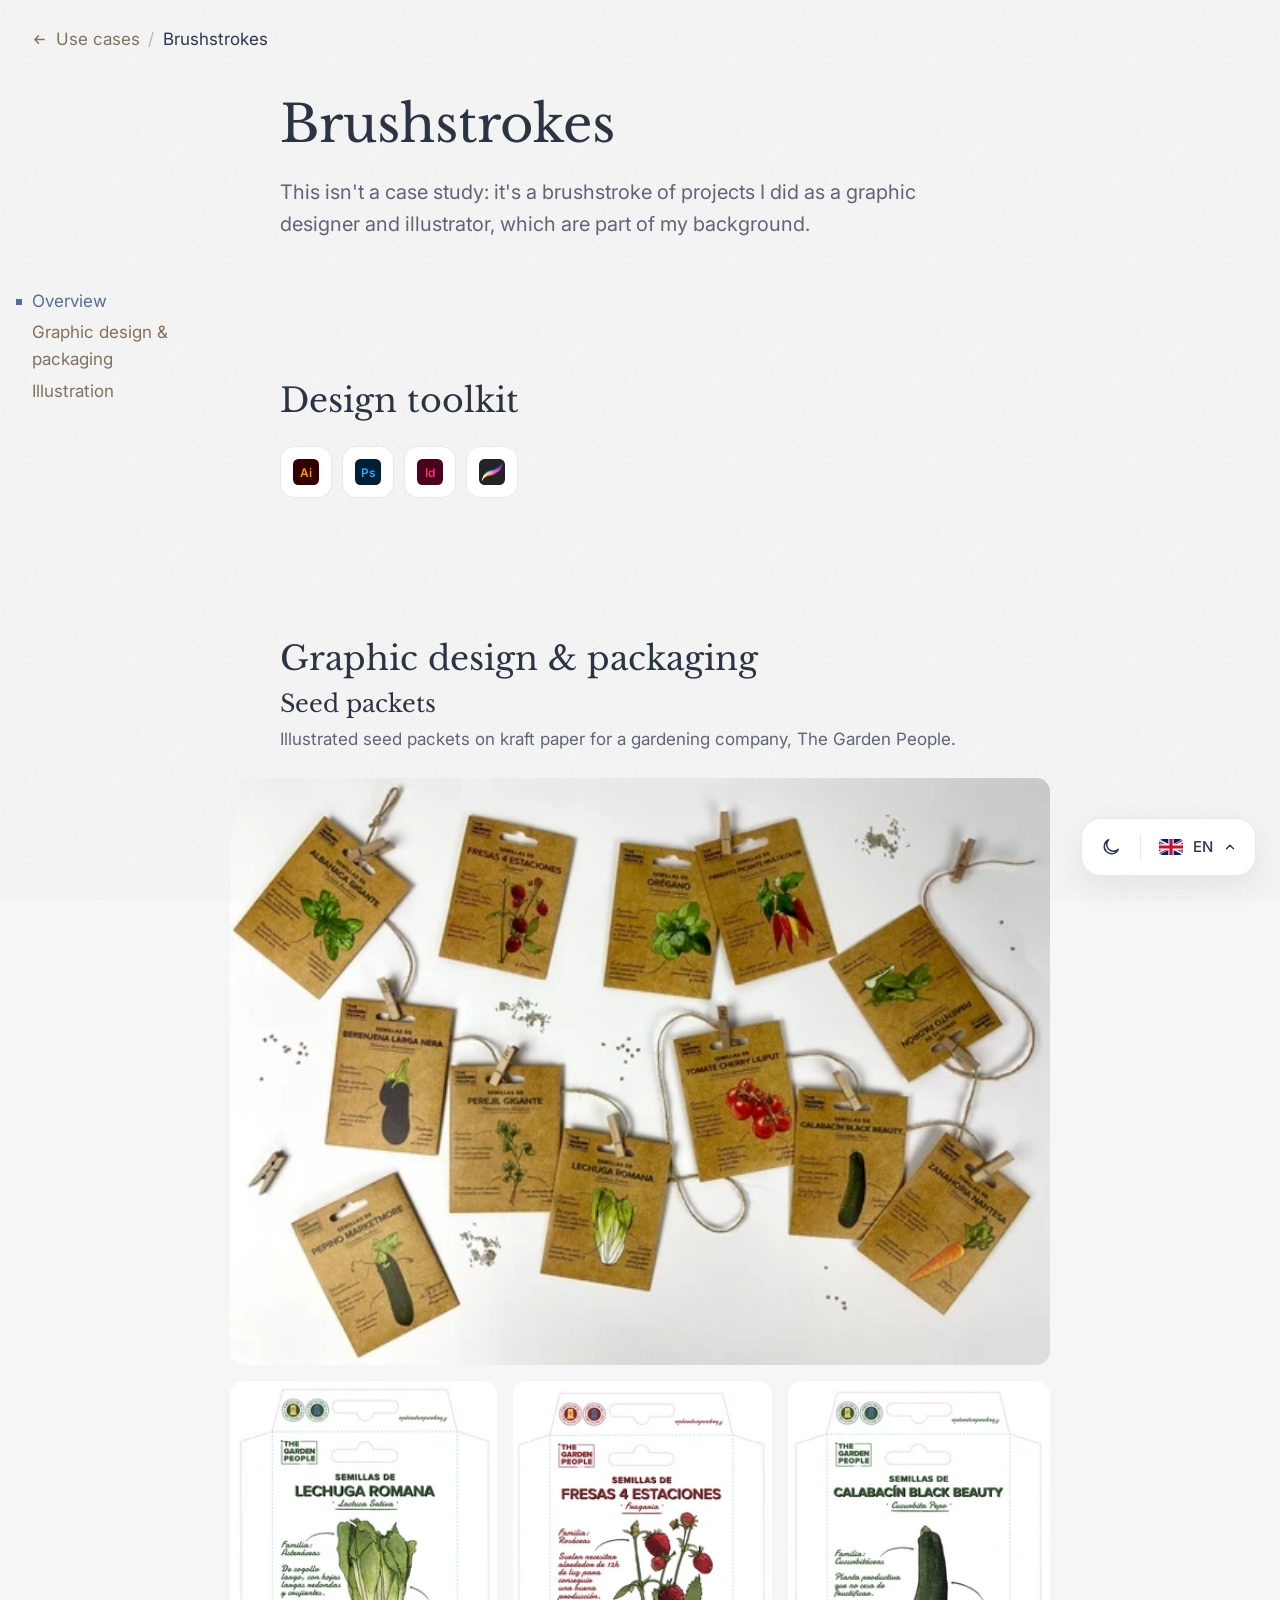
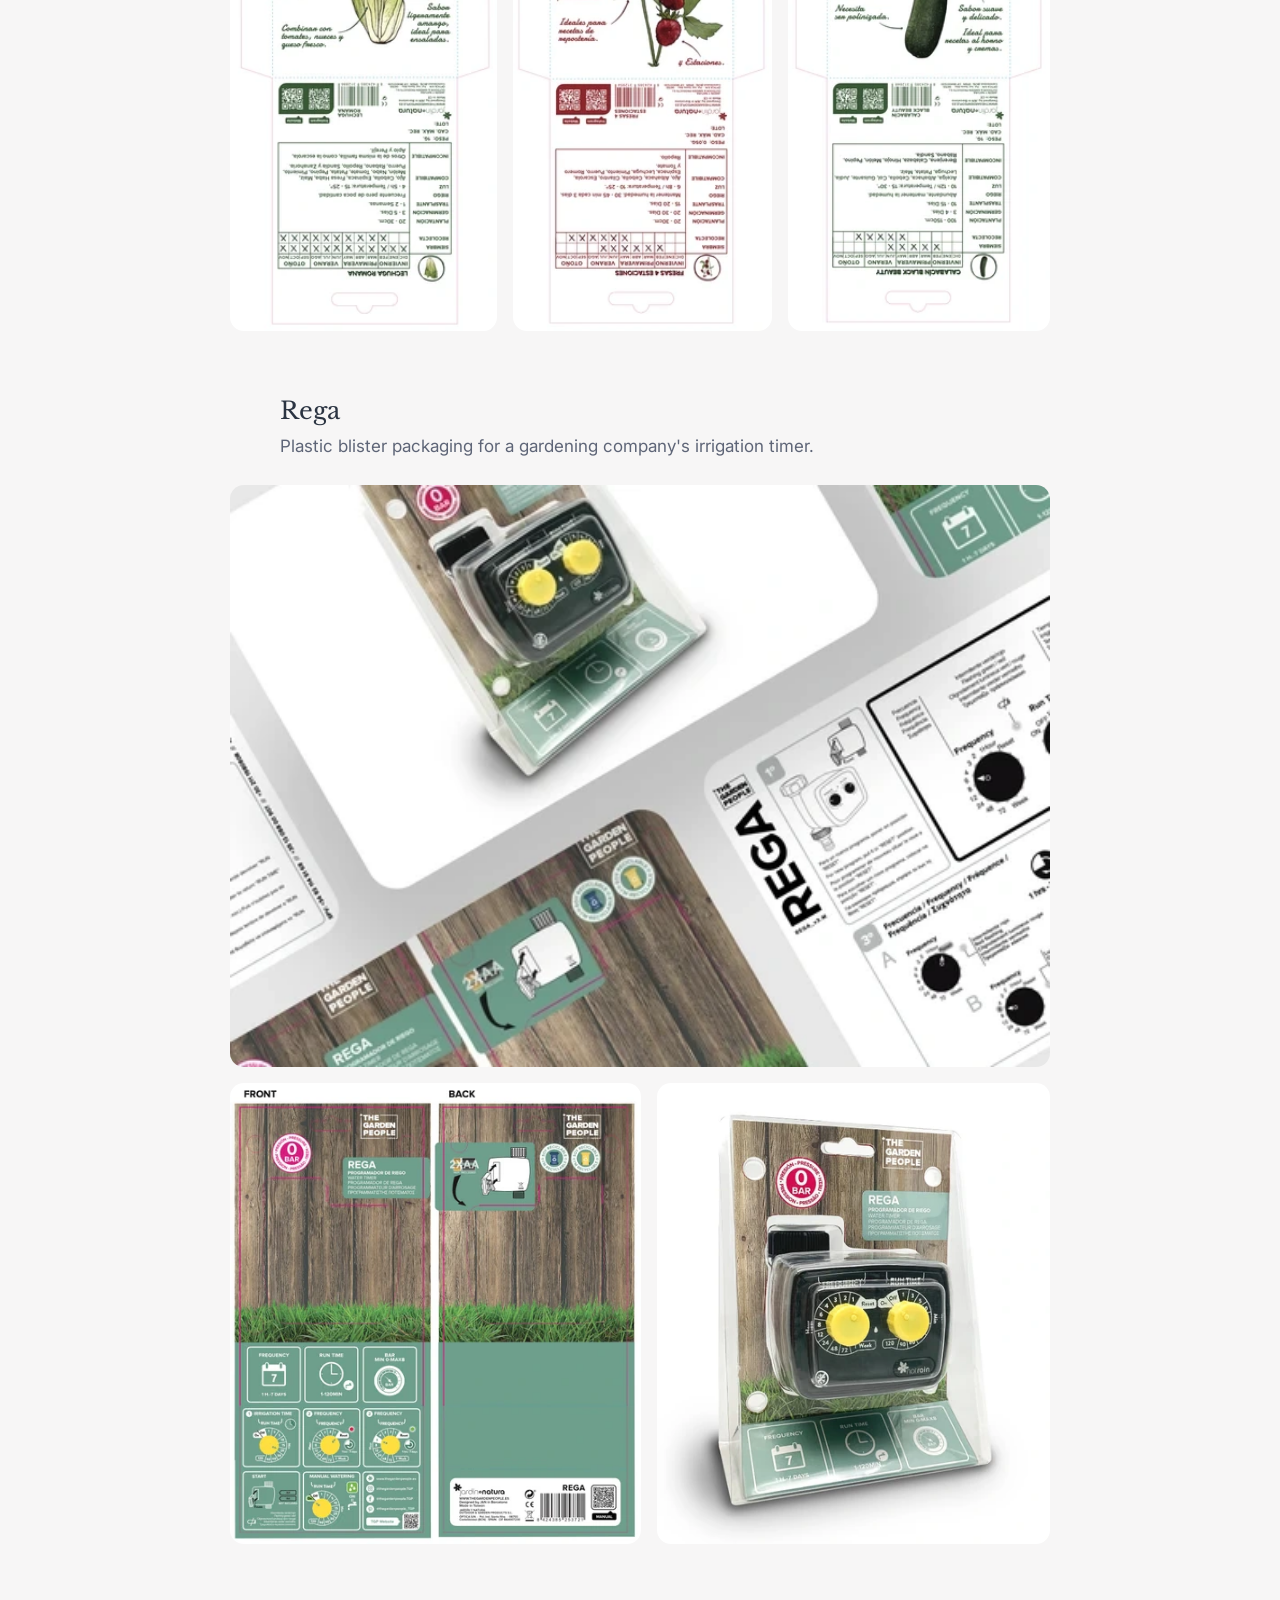
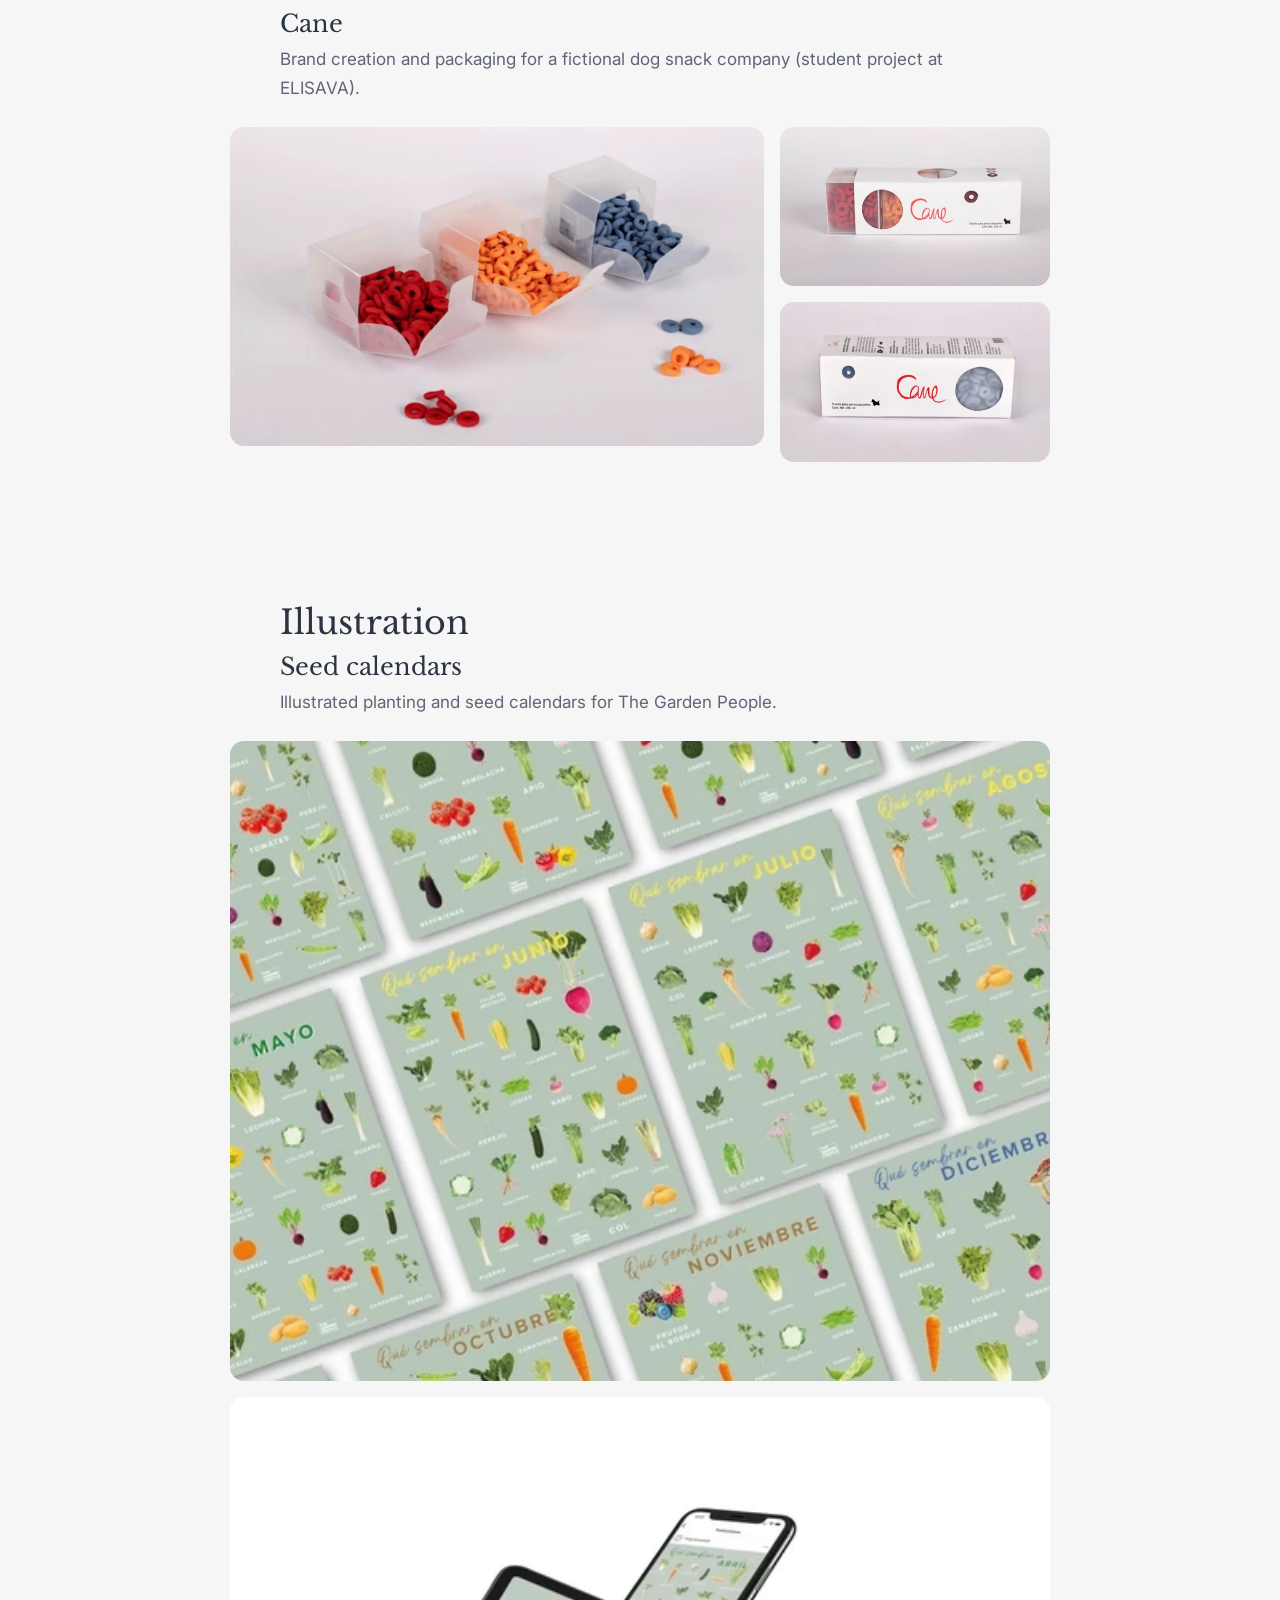
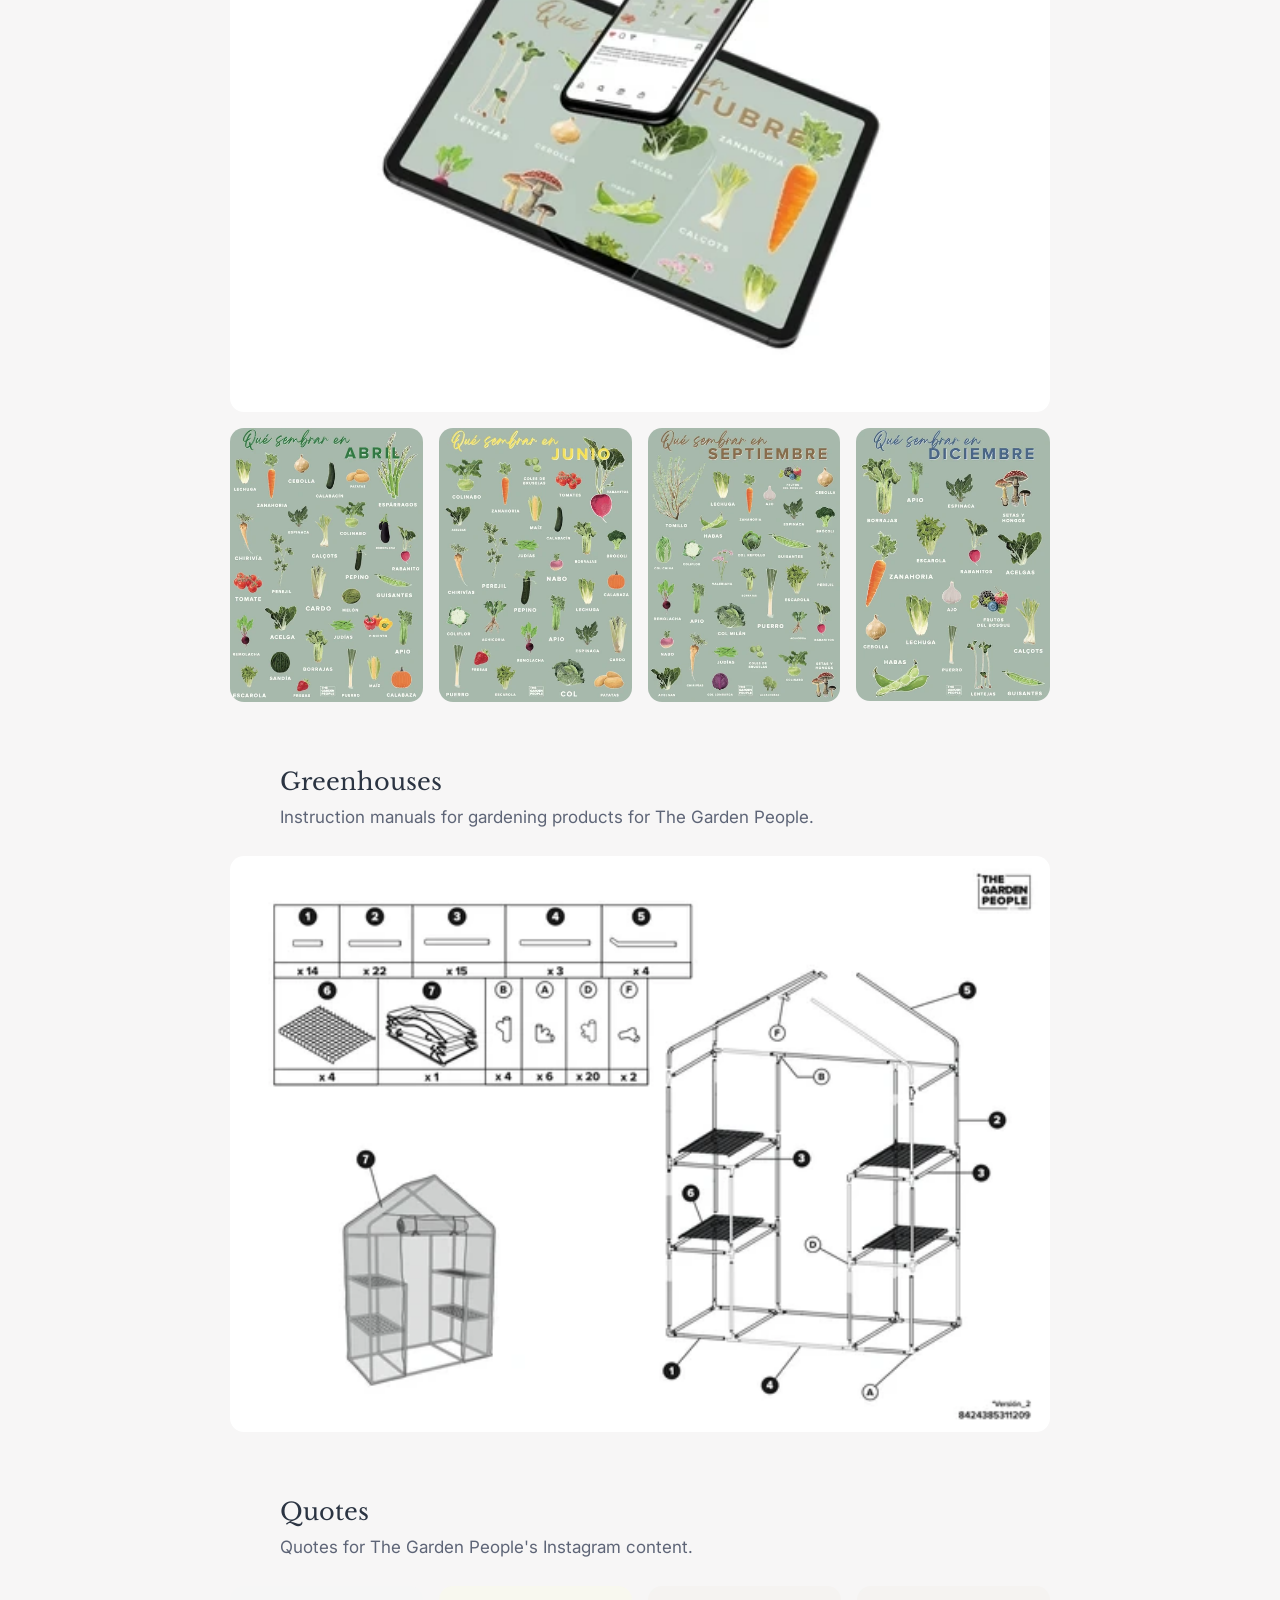
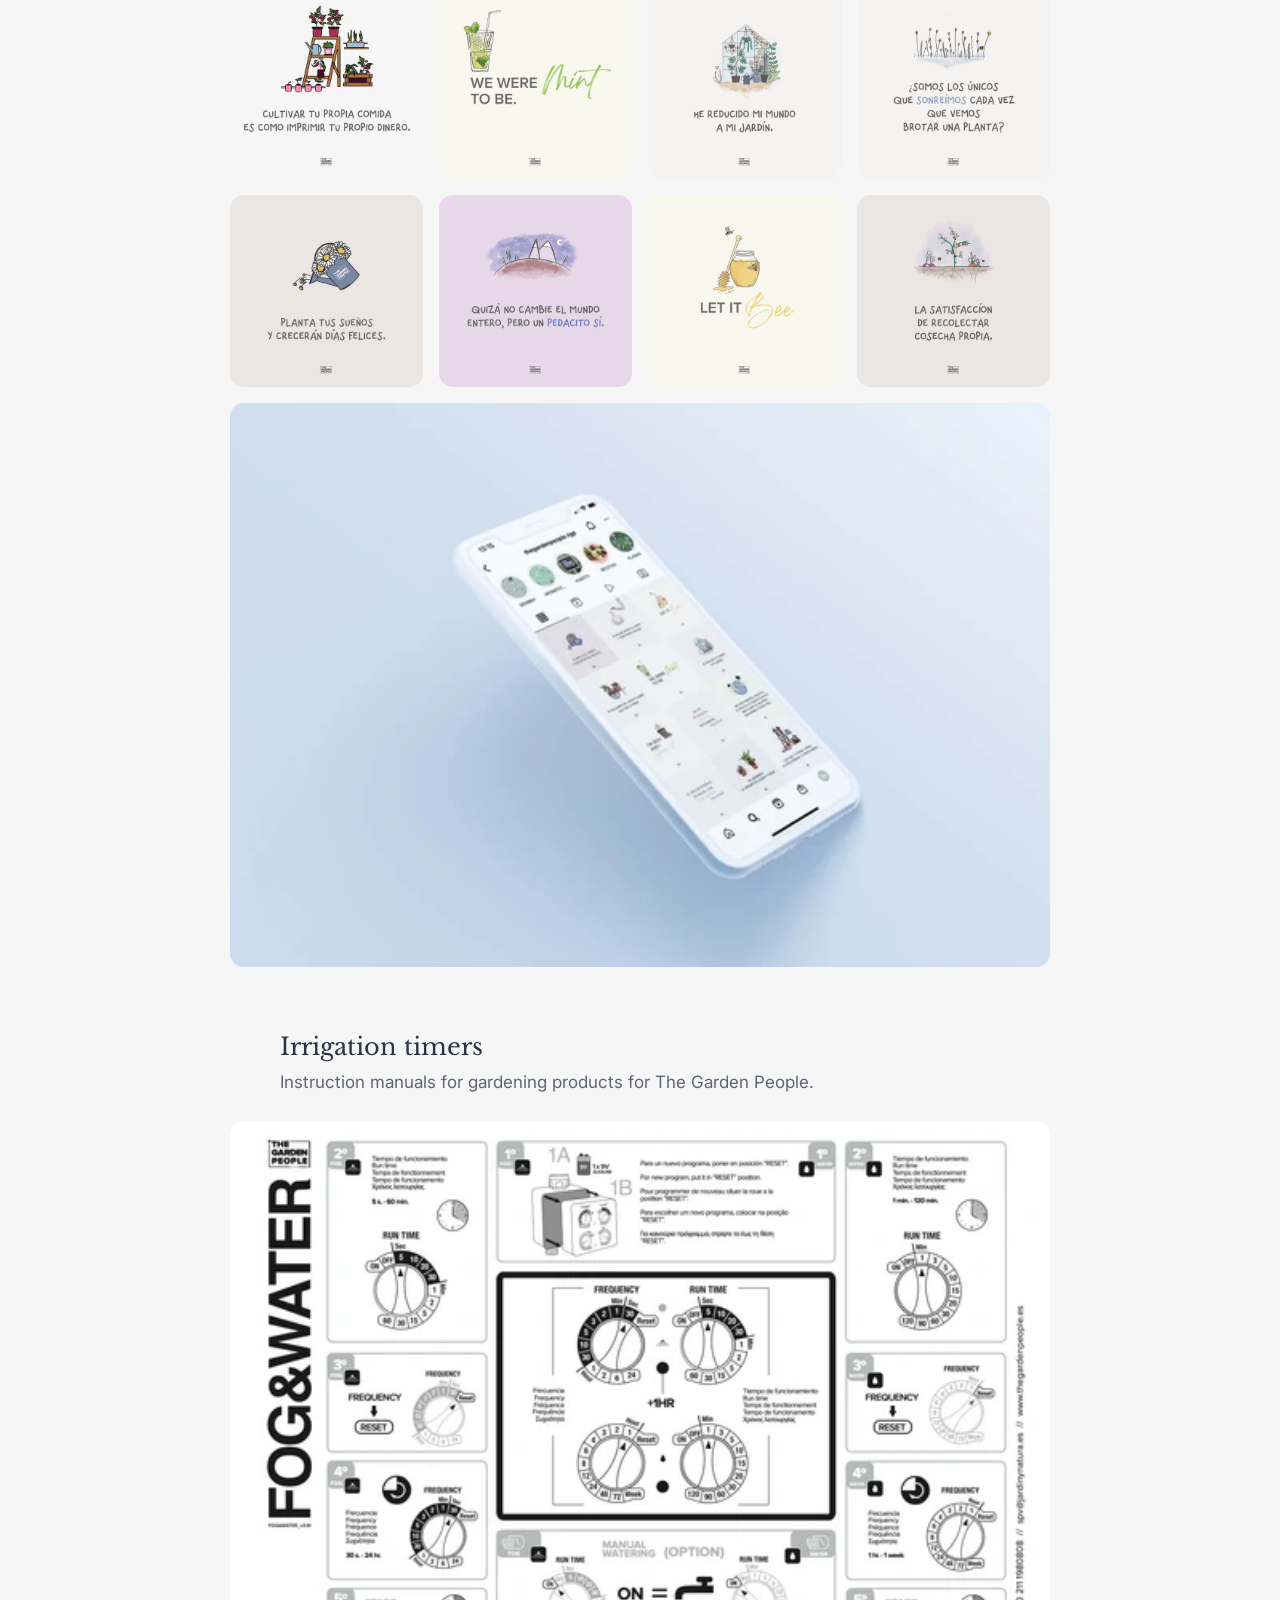
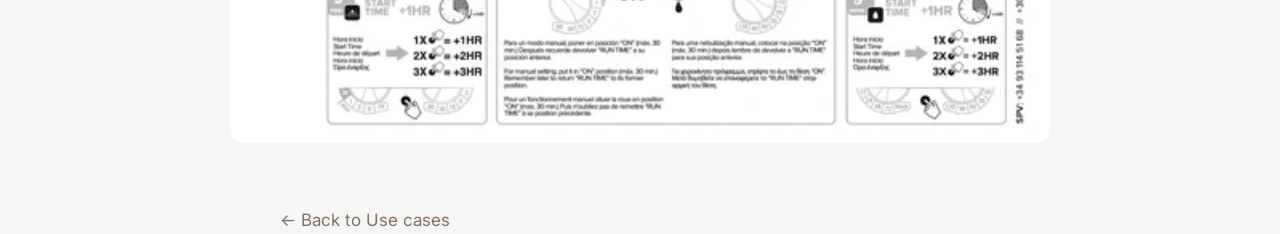
==== commit dbee6940: "Logos oficiales de Lovable, FigJam y Procreate Co-Authored-By: Claude Opus 5.5 <noreply@anthropic.co" ====
--- a/brushstrokes.html
+++ b/brushstrokes.html
@@ -44,7 +44,7 @@
         <li class="tool" role="img" aria-label="Illustrator" data-tooltip="Illustrator"><svg viewBox="0 0 24 24"><rect width="24" height="24" rx="5" fill="#330000"/><text x="12" y="16.2" text-anchor="middle" font-family="Inter, sans-serif" font-weight="600" font-size="11" fill="#FF9A00">Ai</text></svg></li>
         <li class="tool" role="img" aria-label="Photoshop" data-tooltip="Photoshop"><svg viewBox="0 0 24 24"><rect width="24" height="24" rx="5" fill="#001E36"/><text x="12" y="16.2" text-anchor="middle" font-family="Inter, sans-serif" font-weight="600" font-size="11" fill="#31A8FF">Ps</text></svg></li>
         <li class="tool" role="img" aria-label="InDesign" data-tooltip="InDesign"><svg viewBox="0 0 24 24"><rect width="24" height="24" rx="5" fill="#49021F"/><text x="12" y="16.2" text-anchor="middle" font-family="Inter, sans-serif" font-weight="600" font-size="11" fill="#FF3366">Id</text></svg></li>
-        <li class="tool" role="img" aria-label="Procreate" data-tooltip="Procreate"><svg viewBox="0 0 24 24"><defs><linearGradient id="procreate-g" x1="0" y1="1" x2="1" y2="0"><stop offset="0" stop-color="#F6A04D"/><stop offset=".5" stop-color="#E9E9EF"/><stop offset="1" stop-color="#7FB6FF"/></linearGradient></defs><rect width="24" height="24" rx="5" fill="#1C1C1E"/><path d="M17.6 5.2a1.3 1.3 0 0 1 1.9 1.8l-6.9 7.3-1.8-1.7z" fill="url(#procreate-g)"/><path d="M10.2 13.2l1.8 1.7c-.5 2-2.1 3.6-5.3 3.8.2-3 1.6-5.1 3.5-5.5z" fill="#E9E9EF"/></svg></li>
+        <li class="tool" role="img" aria-label="Procreate" data-tooltip="Procreate"><img src="images/tools/procreate.png" alt="" width="26" height="26"></li>
       </ul>
     </section>
 
--- a/styles.css
+++ b/styles.css
@@ -6,7 +6,7 @@
    Neutral #FFFEFB · Earth #81715D · Caramel #BDB4A7 · Olive #8C9B6E
    Mint #CBE1C8 · Sky #C1D4ED · Ocean #6789CC · Blueberry #556D96 */
 :root {
-  --fondo: #F9F8F8;        /* color de fondo (con el grano queda #F4F3F3) */
+  --fondo: #F7F6F6;        /* color de fondo (con el grano queda #F4F3F3) */
   --texto: #2C3650;        /* Blueberry muy oscuro: texto principal */
   --texto-2: #5E6577;      /* texto secundario */
   --gris: #81715D;         /* Earth: menú, etiquetas, años */
@@ -66,9 +66,9 @@
 .grain {
   position: fixed;
   inset: 0;
-  z-index: 900;
+  z-index: 0;
   pointer-events: none;
-  opacity: .11;
+  opacity: .07;
   background-image: url("data:image/svg+xml,%3Csvg xmlns='http://www.w3.org/2000/svg' width='200' height='200'%3E%3Cfilter id='n'%3E%3CfeTurbulence type='fractalNoise' baseFrequency='.75' numOctaves='3' stitchTiles='stitch'/%3E%3CfeColorMatrix values='0 0 0 0 0 0 0 0 0 0 0 0 0 0 0 1.5 0 0 0 -0.6'/%3E%3C/filter%3E%3Crect width='100%25' height='100%25' filter='url(%23n)'/%3E%3C/svg%3E");
 }
 :root[data-theme="dark"] .grain { filter: invert(1); opacity: .12; }
@@ -117,6 +117,8 @@
 
 /* ===== Contenido ===== */
 .content {
+  position: relative;
+  z-index: 1;
   margin: 0 var(--lateral);
   max-width: 1320px;
 }
@@ -223,6 +225,14 @@
 .cover__hover { opacity: 0; transition: opacity .45s ease; background: var(--bg); object-fit: contain !important; }
 .card:hover .cover__hover.is-playing { opacity: 1; }
 
+/* The Garden People: verde agua + melocotón */
+.cover--tgp {
+  --tgp-mint: #D3ECE8;
+  --tgp-peach: #FCE4D4;
+  background:
+    radial-gradient(60% 80% at 10% 15%, #E6F5F2 0%, transparent 60%),
+    linear-gradient(105deg, var(--tgp-mint) 0%, var(--tgp-mint) 45%, var(--tgp-peach) 100%);
+}
 .cover--blueolive {
   background:
     radial-gradient(70% 90% at 15% 15%, #6789CC 0%, transparent 60%),
@@ -232,7 +242,7 @@
 .cover .cover__badge--light { color: #FFFEFB; }
 .cover .cover__badge--light i { background: #FFFEFB; }
 .cover__contain { position: absolute; inset: 0; width: 100%; height: 100%; object-fit: contain !important; }
-.cover--logo img { position: static; width: 34%; height: auto; filter: drop-shadow(0 2px 12px rgba(43, 52, 66, .18)); transition: transform .8s cubic-bezier(.2,.7,.2,1); }
+.cover--logo img { position: static; width: 34%; height: auto; transition: transform .8s cubic-bezier(.2,.7,.2,1); }
 .card:hover .cover--logo img { transform: scale(1.04); }
 
 /* Etiqueta "En construcción" sobre una portada */
@@ -308,7 +318,7 @@
   transition: transform .25s ease;
 }
 .tool:hover { transform: translateY(-3px); }
-.tool svg { width: 26px; height: 26px; }
+.tool svg, .tool img { width: 26px; height: 26px; }
 
 /* About me: galería de fotos en mosaico */
 .about { margin-top: 96px; }
